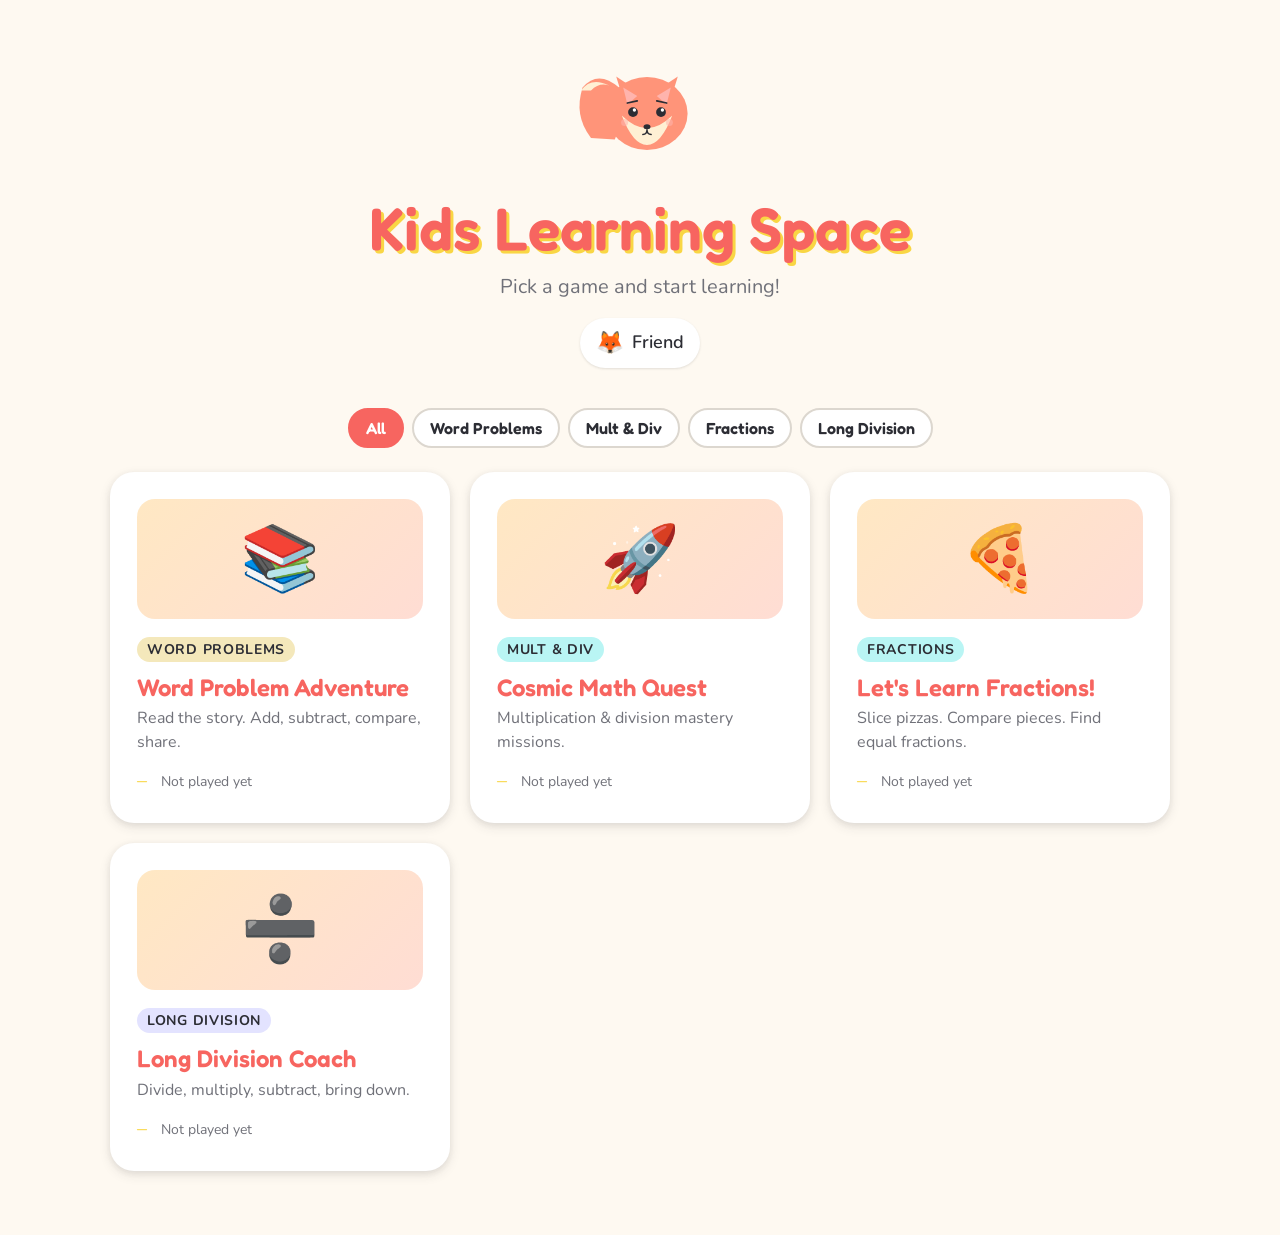
==== index.html @ 7c06f75e "Add hub, design system, and per-game progress integration Builds the Kids Learning Space hub on top " ====
<!doctype html>
<html lang="en">
<head>
  <meta charset="utf-8" />
  <meta name="viewport" content="width=device-width, initial-scale=1" />
  <title>Kids Learning Space</title>
  <meta name="description" content="A friendly hub of four math learning games for kids — word problems, multiplication & division, fractions, and long division. No build, no signup, works in any modern browser.">
  <meta name="theme-color" content="#FF6B6B">
  <link rel="preconnect" href="https://fonts.googleapis.com">
  <link rel="preconnect" href="https://fonts.gstatic.com" crossorigin>
  <link rel="stylesheet" href="https://fonts.googleapis.com/css2?family=Fredoka:wght@500;600;700&family=Nunito:wght@400;600;700;800&display=swap">
  <link rel="stylesheet" href="shared/styles/tokens.css" />
  <link rel="stylesheet" href="shared/styles/components.css" />
</head>
<body>
  <!-- Pip the Fox symbol library (inlined so <use href="#pip-..."> works on file://) -->
  <svg width="0" height="0" style="position:absolute" aria-hidden="true">
    <defs>
      <symbol id="pip-curious" viewBox="0 0 200 200">
        <path d="M30,140 Q5,108 18,68 Q40,42 70,68 Q82,102 64,142 Z" fill="var(--pip-fur, #FF8A65)"/>
        <path d="M16,72 Q30,52 56,65 Q42,60 30,72 Z" fill="var(--pip-cream, #FFF0E1)"/>
        <ellipse cx="110" cy="105" rx="58" ry="52" fill="var(--pip-fur, #FF8A65)"/>
        <path d="M66,52 L80,98 L102,76 Z" fill="var(--pip-fur, #FF8A65)"/>
        <path d="M76,68 L82,92 L96,80 Z" fill="var(--pip-pink, #FFB39C)"/>
        <path d="M154,52 L140,98 L118,76 Z" fill="var(--pip-fur, #FF8A65)"/>
        <path d="M144,68 L138,92 L124,80 Z" fill="var(--pip-pink, #FFB39C)"/>
        <path d="M74,108 Q110,144 146,108 Q130,150 110,150 Q90,150 74,108 Z" fill="var(--pip-cream, #FFF0E1)"/>
        <path d="M82,90 L96,87"   stroke="var(--pip-ink, #2D3436)" stroke-width="2.5" stroke-linecap="round" fill="none"/>
        <path d="M124,87 L138,90" stroke="var(--pip-ink, #2D3436)" stroke-width="2.5" stroke-linecap="round" fill="none"/>
        <circle cx="90"  cy="103" r="7"   fill="var(--pip-ink, #2D3436)"/>
        <circle cx="130" cy="103" r="7"   fill="var(--pip-ink, #2D3436)"/>
        <circle cx="92"  cy="100" r="2.4" fill="#fff"/>
        <circle cx="132" cy="100" r="2.4" fill="#fff"/>
        <ellipse cx="110" cy="124" rx="5" ry="3.6" fill="var(--pip-ink, #2D3436)"/>
        <path d="M110,128 Q110,135 104,135 M110,128 Q110,135 116,135"
              stroke="var(--pip-ink, #2D3436)" stroke-width="2" fill="none" stroke-linecap="round"/>
        <circle cx="78"  cy="118" r="5" fill="var(--pip-pink, #FFB39C)" opacity="0.55"/>
        <circle cx="142" cy="118" r="5" fill="var(--pip-pink, #FFB39C)" opacity="0.55"/>
      </symbol>
    </defs>
  </svg>

  <div id="chrome-root"></div>

  <main id="hub-root" class="hub"></main>

  <section id="stage-root" class="stage" hidden>
    <iframe id="stage-frame"
            class="stage__frame"
            title="Game"
            allow="autoplay; fullscreen"></iframe>
  </section>

  <script src="shared/scripts/util.js"></script>
  <script src="shared/scripts/progress.js"></script>
  <script src="shared/scripts/celebrate.js"></script>
  <script src="shared/scripts/chrome.js"></script>
  <script src="shared/scripts/hub.js"></script>
</body>
</html>
---- shared/styles/tokens.css ----
/*
 * Kids Learning Space — Design Tokens
 * Palette: Sunny Playground
 * Color model: OKLCH (perceptually uniform).
 *
 * OKLCH is supported in Chrome 111+, Safari 15.4+, Firefox 113+.
 * Where the parent document loads the mascot SVG via <use>, custom
 * properties from this file cascade into the external SVG.
 */

:root {
  color-scheme: light dark;

  /* ===== Color: brand ===== */
  --kls-primary:         oklch(0.69 0.18 25);    /* coral    ~#FF6B6B */
  --kls-primary-hover:   oklch(0.62 0.20 25);    /*          ~#E85555 */
  --kls-primary-press:   oklch(0.55 0.21 25);    /*          ~#C73B3B */
  --kls-primary-soft:    oklch(0.92 0.06 25);    /* tint, badges */
  --kls-on-primary:      #ffffff;

  --kls-secondary:       oklch(0.76 0.13 195);   /* teal     ~#4ECDC4 */
  --kls-secondary-hover: oklch(0.69 0.14 195);
  --kls-secondary-soft:  oklch(0.93 0.04 195);

  --kls-accent:          oklch(0.88 0.16 95);    /* sunshine ~#FFD93D */
  --kls-accent-hover:    oklch(0.83 0.17 95);
  --kls-accent-soft:     oklch(0.95 0.06 95);

  /* ===== Color: semantic ===== */
  --kls-success:         oklch(0.77 0.15 155);   /* mint     ~#5FD9A8 */
  --kls-warning:         oklch(0.79 0.16 60);    /* peach    ~#FFAE5C */
  --kls-danger:          oklch(0.65 0.20 25);    /* tomato   ~#E5544E */
  --kls-info:            oklch(0.74 0.13 230);   /* sky      ~#6FB7E8 */

  /* ===== Color: neutrals (surface ramp) ===== */
  --kls-surface-0:       oklch(0.985 0.012 80);  /* page bg  ~#FEFAEC cream */
  --kls-surface-1:       oklch(1.000 0     0);   /* card     #FFFFFF */
  --kls-surface-2:       oklch(0.965 0.018 80);  /* raised   ~#FAF3E0 */
  --kls-surface-3:       oklch(0.925 0.022 80);  /* hover    ~#F0E7CC */
  --kls-surface-elev:    oklch(1.000 0     0);   /* alias for card */
  --kls-surface-overlay: oklch(0.20 0.01 280 / 0.55); /* modal backdrop */

  --kls-ink:             oklch(0.30 0.012 280);  /*          ~#2D3436 */
  --kls-ink-soft:        oklch(0.45 0.012 280);
  --kls-muted:           oklch(0.55 0.013 280);  /*          ~#636E72 */
  --kls-border:          oklch(0.88 0.012 80);
  --kls-border-strong:   oklch(0.75 0.015 80);

  /* ===== Spacing (4px scale) ===== */
  --kls-space-0:  0;
  --kls-space-1:  4px;
  --kls-space-2:  8px;
  --kls-space-3:  12px;
  --kls-space-4:  16px;
  --kls-space-5:  20px;
  --kls-space-6:  24px;
  --kls-space-7:  32px;
  --kls-space-8:  40px;
  --kls-space-9:  48px;
  --kls-space-10: 64px;
  --kls-space-11: 80px;
  --kls-space-12: 96px;

  /* ===== Radii ===== */
  --kls-radius-sm:   8px;
  --kls-radius-md:   12px;
  --kls-radius-lg:   18px;
  --kls-radius-xl:   24px;
  --kls-radius-pill: 999px;

  /* ===== Shadows (soft, layered) ===== */
  --kls-shadow-1: 0 1px 2px rgba(45, 52, 54, 0.06),
                  0 1px 3px rgba(45, 52, 54, 0.08);
  --kls-shadow-2: 0 2px 6px rgba(45, 52, 54, 0.08),
                  0 4px 12px rgba(45, 52, 54, 0.10);
  --kls-shadow-3: 0 4px 12px rgba(45, 52, 54, 0.10),
                  0 8px 24px rgba(45, 52, 54, 0.14);
  --kls-shadow-4: 0 8px 24px rgba(45, 52, 54, 0.14),
                  0 16px 48px rgba(45, 52, 54, 0.18);
  --kls-shadow-inset: inset 0 2px 4px rgba(45, 52, 54, 0.10);
  --kls-shadow-focus: 0 0 0 3px oklch(0.88 0.16 95 / 0.6);

  /* ===== Motion ===== */
  --kls-ease-spring:  cubic-bezier(0.34, 1.56, 0.64, 1);
  --kls-ease-out:     cubic-bezier(0.16, 1, 0.3, 1);
  --kls-ease-in-out:  cubic-bezier(0.65, 0, 0.35, 1);
  --kls-dur-quick:    120ms;
  --kls-dur-base:     200ms;
  --kls-dur-medium:   350ms;
  --kls-dur-slow:     600ms;

  /* ===== Typography ===== */
  --kls-font-display: "Fredoka", "Nunito", system-ui, -apple-system, "Segoe UI", sans-serif;
  --kls-font-body:    "Nunito", system-ui, -apple-system, "Segoe UI", sans-serif;
  --kls-font-mono:    "SFMono-Regular", Menlo, Consolas, monospace;

  --kls-fs-xs:   14px;
  --kls-fs-sm:   16px;
  --kls-fs-base: 18px;  /* body minimum */
  --kls-fs-lg:   20px;
  --kls-fs-xl:   24px;
  --kls-fs-2xl:  32px;
  --kls-fs-3xl:  44px;
  --kls-fs-4xl:  60px;

  --kls-lh-tight:  1.2;
  --kls-lh-base:   1.5;  /* body minimum */
  --kls-lh-loose:  1.7;

  --kls-fw-regular:  400;
  --kls-fw-medium:   500;
  --kls-fw-semibold: 600;
  --kls-fw-bold:     700;
  --kls-fw-extra:    800;

  /* ===== Layout ===== */
  --kls-chrome-h: 56px;
  --kls-tap-min:  44px;  /* WCAG 2.5.5 minimum tap target */

  /* ===== Mascot (Pip) palette =====
     Used by shared/assets/mascot.svg via var(--pip-*, fallback). */
  --pip-fur:    oklch(0.78 0.14 35);
  --pip-cream:  oklch(0.96 0.04 80);
  --pip-pink:   oklch(0.85 0.10 25);
  --pip-ink:    oklch(0.30 0.012 280);
  --pip-accent: oklch(0.88 0.16 95);
}

/* ============================================================
   Dark mode — token overrides only, no JS toggle.
   Respects the OS-level prefers-color-scheme setting.
   ============================================================ */
@media (prefers-color-scheme: dark) {
  :root {
    --kls-surface-0:    oklch(0.18 0.012 280);
    --kls-surface-1:    oklch(0.22 0.015 280);
    --kls-surface-2:    oklch(0.26 0.018 280);
    --kls-surface-3:    oklch(0.30 0.020 280);
    --kls-surface-elev: oklch(0.26 0.018 280);
    --kls-surface-overlay: oklch(0.10 0.01 280 / 0.7);

    --kls-ink:           oklch(0.96 0.013 80);
    --kls-ink-soft:      oklch(0.82 0.012 80);
    --kls-muted:         oklch(0.70 0.013 80);
    --kls-border:        oklch(0.35 0.018 280);
    --kls-border-strong: oklch(0.50 0.020 280);

    /* Lift hues for legibility on dark surfaces */
    --kls-primary:         oklch(0.74 0.18 25);
    --kls-primary-hover:   oklch(0.80 0.17 25);
    --kls-primary-press:   oklch(0.66 0.20 25);
    --kls-primary-soft:    oklch(0.36 0.10 25);
    --kls-secondary:       oklch(0.80 0.13 195);
    --kls-secondary-hover: oklch(0.85 0.13 195);
    --kls-secondary-soft:  oklch(0.36 0.08 195);
    --kls-accent:          oklch(0.90 0.16 95);
    --kls-accent-hover:    oklch(0.95 0.15 95);
    --kls-accent-soft:     oklch(0.36 0.10 95);
    --kls-success:         oklch(0.82 0.15 155);
    --kls-warning:         oklch(0.83 0.16 60);
    --kls-danger:          oklch(0.72 0.20 25);
    --kls-info:            oklch(0.80 0.13 230);

    --kls-shadow-1: 0 1px 2px rgba(0, 0, 0, 0.30);
    --kls-shadow-2: 0 2px 6px rgba(0, 0, 0, 0.35),
                    0 4px 12px rgba(0, 0, 0, 0.40);
    --kls-shadow-3: 0 4px 12px rgba(0, 0, 0, 0.40),
                    0 8px 24px rgba(0, 0, 0, 0.45);
    --kls-shadow-4: 0 8px 24px rgba(0, 0, 0, 0.50),
                    0 16px 48px rgba(0, 0, 0, 0.60);
    --kls-shadow-focus: 0 0 0 3px oklch(0.90 0.16 95 / 0.7);
  }
}

/* ============================================================
   Reduced motion — collapse durations and disable spring overshoot.
   ============================================================ */
@media (prefers-reduced-motion: reduce) {
  :root {
    --kls-ease-spring: linear;
    --kls-dur-quick:   0.01ms;
    --kls-dur-base:    0.01ms;
    --kls-dur-medium:  0.01ms;
    --kls-dur-slow:    0.01ms;
  }
  *, *::before, *::after {
    animation-duration:   0.01ms !important;
    animation-iteration-count: 1 !important;
    transition-duration:  0.01ms !important;
    scroll-behavior: auto !important;
  }
}
---- shared/styles/components.css ----
/* ============================================================
   Kids Learning Space — Component Styles
   Depends on tokens.css.
   ============================================================ */

/* ===== Reset / base ===== */
*, *::before, *::after { box-sizing: border-box; }
html, body { height: 100%; }

body {
  margin: 0;
  font-family: var(--kls-font-body);
  font-size: var(--kls-fs-base);
  line-height: var(--kls-lh-base);
  color: var(--kls-ink);
  background: var(--kls-surface-0);
  min-height: 100vh;
  -webkit-font-smoothing: antialiased;
  -moz-osx-font-smoothing: grayscale;
}

[hidden] { display: none !important; }

.visually-hidden {
  position: absolute !important;
  width: 1px; height: 1px;
  padding: 0; margin: -1px;
  overflow: hidden; clip: rect(0,0,0,0);
  white-space: nowrap; border: 0;
}

h1, h2, h3, h4 {
  font-family: var(--kls-font-display);
  font-weight: var(--kls-fw-semibold);
  line-height: var(--kls-lh-tight);
  margin: 0 0 var(--kls-space-3);
  color: var(--kls-ink);
}
h1 { font-size: var(--kls-fs-3xl); }
h2 { font-size: var(--kls-fs-2xl); }
h3 { font-size: var(--kls-fs-xl); }
h4 { font-size: var(--kls-fs-lg); }
p  { margin: 0 0 var(--kls-space-4); }

a { color: var(--kls-primary); }
a:focus-visible {
  outline: none;
  box-shadow: var(--kls-shadow-focus);
  border-radius: var(--kls-radius-sm);
}

::selection { background: var(--kls-accent); color: var(--kls-ink); }

code {
  font-family: var(--kls-font-mono);
  font-size: 0.9em;
  background: var(--kls-surface-2);
  padding: 2px 6px;
  border-radius: var(--kls-radius-sm);
  color: var(--kls-ink-soft);
}

/* ============================================================
   Buttons
   ============================================================ */
.kls-btn {
  position: relative;
  display: inline-flex;
  align-items: center;
  justify-content: center;
  gap: var(--kls-space-2);
  min-height: var(--kls-tap-min);
  padding: var(--kls-space-3) var(--kls-space-5);
  font-family: var(--kls-font-display);
  font-size: var(--kls-fs-base);
  font-weight: var(--kls-fw-semibold);
  line-height: 1;
  color: var(--kls-ink);
  background: var(--kls-surface-1);
  border: 2px solid var(--kls-border);
  border-radius: var(--kls-radius-lg);
  box-shadow: var(--kls-shadow-1);
  cursor: pointer;
  user-select: none;
  text-decoration: none;
  transition:
    transform var(--kls-dur-quick) var(--kls-ease-spring),
    box-shadow var(--kls-dur-base) var(--kls-ease-out),
    background var(--kls-dur-base) var(--kls-ease-out),
    color var(--kls-dur-base) var(--kls-ease-out);
}
.kls-btn:hover {
  transform: translateY(-2px);
  box-shadow: var(--kls-shadow-2);
}
.kls-btn:active {
  transform: translateY(1px) scale(0.97);
  box-shadow: var(--kls-shadow-1), var(--kls-shadow-inset);
}
.kls-btn:focus-visible {
  outline: none;
  box-shadow: var(--kls-shadow-2), var(--kls-shadow-focus);
}
.kls-btn:disabled,
.kls-btn[aria-disabled="true"] {
  opacity: 0.5;
  cursor: not-allowed;
  transform: none;
  box-shadow: var(--kls-shadow-1);
}

.kls-btn--primary {
  color: var(--kls-on-primary);
  background: var(--kls-primary);
  border-color: var(--kls-primary);
}
.kls-btn--primary:hover  { background: var(--kls-primary-hover); border-color: var(--kls-primary-hover); }
.kls-btn--primary:active { background: var(--kls-primary-press); border-color: var(--kls-primary-press); }

.kls-btn--secondary {
  color: var(--kls-ink);
  background: var(--kls-secondary);
  border-color: var(--kls-secondary);
}
.kls-btn--secondary:hover { background: var(--kls-secondary-hover); border-color: var(--kls-secondary-hover); }

.kls-btn--ghost {
  background: transparent;
  border-color: var(--kls-border);
  box-shadow: none;
}
.kls-btn--ghost:hover { background: var(--kls-surface-2); box-shadow: var(--kls-shadow-1); }

.kls-btn--icon {
  width: var(--kls-tap-min);
  height: var(--kls-tap-min);
  padding: 0;
  border-radius: var(--kls-radius-pill);
  font-size: 1.25rem;
}

.kls-btn--lg {
  min-height: 56px;
  font-size: var(--kls-fs-lg);
  padding: var(--kls-space-4) var(--kls-space-6);
  border-radius: var(--kls-radius-xl);
}
.kls-btn--sm {
  min-height: 36px;
  padding: var(--kls-space-2) var(--kls-space-4);
  font-size: var(--kls-fs-sm);
}

/* ============================================================
   Cards
   ============================================================ */
.kls-card {
  background: var(--kls-surface-elev);
  border-radius: var(--kls-radius-xl);
  box-shadow: var(--kls-shadow-2);
  padding: var(--kls-space-6);
}
.kls-card--raised { box-shadow: var(--kls-shadow-3); }
.kls-card--soft   { box-shadow: var(--kls-shadow-1); }

/* ============================================================
   Tile (game card) — used by the hub, also shown in design system
   ============================================================ */
.tile {
  display: block;
  text-decoration: none;
  color: inherit;
  background: var(--kls-surface-elev);
  border-radius: var(--kls-radius-xl);
  padding: var(--kls-space-6);
  box-shadow: var(--kls-shadow-2);
  cursor: pointer;
  border: 3px solid transparent;
  transition:
    transform var(--kls-dur-base) var(--kls-ease-spring),
    box-shadow var(--kls-dur-base) var(--kls-ease-out);
}
.tile:hover {
  transform: translateY(-4px);
  box-shadow: var(--kls-shadow-3);
}
.tile:active { transform: translateY(-2px) scale(0.98); }
.tile:focus-visible {
  outline: none;
  border-color: var(--kls-accent);
  box-shadow: var(--kls-shadow-3), var(--kls-shadow-focus);
}

.tile__illo {
  display: flex;
  align-items: center;
  justify-content: center;
  height: 120px;
  border-radius: var(--kls-radius-lg);
  background: linear-gradient(135deg,
              oklch(0.94 0.07 70 / 0.85),
              oklch(0.92 0.08 30 / 0.75));
  margin-bottom: var(--kls-space-4);
  font-size: 64px;
  line-height: 1;
}

.tile__emoji {
  display: block;
  font-size: 3rem;
  line-height: 1;
  margin-bottom: var(--kls-space-2);
}

.tile__tag {
  display: inline-block;
  font-size: var(--kls-fs-xs);
  font-weight: var(--kls-fw-bold);
  letter-spacing: 0.05em;
  text-transform: uppercase;
  padding: 2px 10px;
  border-radius: var(--kls-radius-pill);
  background: var(--kls-secondary-soft);
  color: var(--kls-ink);
  margin-bottom: var(--kls-space-3);
}
.tile__tag--math    { background: oklch(0.93 0.06 195); }
.tile__tag--reading { background: oklch(0.93 0.06 95);  }
.tile__tag--logic   { background: oklch(0.93 0.06 285); }
.tile__tag--memory  { background: oklch(0.93 0.06 25);  }

.tile__title {
  font-family: var(--kls-font-display);
  font-size: var(--kls-fs-xl);
  margin: 0 0 var(--kls-space-1);
  color: var(--kls-primary);
}

.tile__subtitle {
  color: var(--kls-muted);
  margin: 0 0 var(--kls-space-3);
  font-size: var(--kls-fs-sm);
  line-height: var(--kls-lh-base);
}

.tile__stats {
  display: flex;
  align-items: center;
  gap: var(--kls-space-3);
  flex-wrap: wrap;
}

.tile__stars {
  letter-spacing: 2px;
  color: var(--kls-accent);
  font-size: var(--kls-fs-lg);
}

.tile__lastplayed {
  color: var(--kls-muted);
  font-size: var(--kls-fs-xs);
}

/* ============================================================
   Star meter
   ============================================================ */
.kls-stars {
  display: inline-flex;
  gap: 4px;
  font-size: var(--kls-fs-lg);
  line-height: 1;
}
.kls-stars__pip {
  color: var(--kls-border-strong);
  transition:
    color var(--kls-dur-base) var(--kls-ease-spring),
    transform var(--kls-dur-base) var(--kls-ease-spring);
  display: inline-block;
}
.kls-stars__pip--on {
  color: var(--kls-accent);
  animation: kls-star-pop var(--kls-dur-medium) var(--kls-ease-spring);
}
@keyframes kls-star-pop {
  0%   { transform: scale(0.4) rotate(-25deg); opacity: 0; }
  60%  { transform: scale(1.3) rotate(10deg);  opacity: 1; }
  100% { transform: scale(1)   rotate(0);      opacity: 1; }
}

/* ============================================================
   Progress bar
   ============================================================ */
.kls-progress {
  position: relative;
  height: 14px;
  background: var(--kls-surface-3);
  border-radius: var(--kls-radius-pill);
  overflow: hidden;
}
.kls-progress__fill {
  height: 100%;
  background: linear-gradient(90deg, var(--kls-secondary), var(--kls-accent));
  border-radius: inherit;
  transition: width var(--kls-dur-medium) var(--kls-ease-spring);
}
.kls-progress__label {
  display: block;
  margin-top: var(--kls-space-2);
  font-size: var(--kls-fs-sm);
  color: var(--kls-muted);
}

/* ============================================================
   Modal / Dialog
   ============================================================ */
.kls-modal {
  position: fixed;
  inset: 0;
  display: flex;
  align-items: center;
  justify-content: center;
  background: var(--kls-surface-overlay);
  padding: var(--kls-space-5);
  z-index: 100;
  animation: kls-fade-in var(--kls-dur-base) var(--kls-ease-out);
}
.kls-modal__panel {
  width: 100%;
  max-width: 480px;
  background: var(--kls-surface-elev);
  border-radius: var(--kls-radius-xl);
  box-shadow: var(--kls-shadow-4);
  padding: var(--kls-space-7);
  animation: kls-pop-in var(--kls-dur-medium) var(--kls-ease-spring);
}
.kls-modal__title {
  font-family: var(--kls-font-display);
  font-size: var(--kls-fs-2xl);
  margin: 0 0 var(--kls-space-3);
  color: var(--kls-primary);
}
.kls-modal__body  { margin-bottom: var(--kls-space-6); }
.kls-modal__actions {
  display: flex;
  justify-content: flex-end;
  gap: var(--kls-space-3);
}

@keyframes kls-fade-in { from { opacity: 0; } to { opacity: 1; } }
@keyframes kls-pop-in {
  from { transform: scale(0.85) translateY(20px); opacity: 0; }
  to   { transform: scale(1)    translateY(0);    opacity: 1; }
}

/* ============================================================
   Toast / Celebration banner
   ============================================================ */
.kls-toast {
  position: fixed;
  left: 50%;
  bottom: var(--kls-space-7);
  transform: translateX(-50%);
  background: var(--kls-surface-elev);
  color: var(--kls-ink);
  padding: var(--kls-space-3) var(--kls-space-5);
  border-radius: var(--kls-radius-pill);
  box-shadow: var(--kls-shadow-3);
  font-weight: var(--kls-fw-semibold);
  display: inline-flex;
  align-items: center;
  gap: var(--kls-space-2);
  animation: kls-toast-in var(--kls-dur-medium) var(--kls-ease-spring);
  z-index: 90;
  max-width: calc(100vw - 32px);
}
.kls-toast--success { background: var(--kls-success); }
.kls-toast--warning { background: var(--kls-warning); }
.kls-toast--danger  { background: var(--kls-danger); color: #fff; }
@keyframes kls-toast-in {
  from { transform: translate(-50%, 30px); opacity: 0; }
  to   { transform: translate(-50%, 0);    opacity: 1; }
}

.kls-celebration {
  position: fixed;
  inset: 0;
  display: flex;
  align-items: center;
  justify-content: center;
  background: var(--kls-surface-overlay);
  z-index: 110;
  animation: kls-fade-in var(--kls-dur-base) var(--kls-ease-out);
}
.kls-celebration__panel {
  background: var(--kls-surface-elev);
  border-radius: var(--kls-radius-xl);
  box-shadow: var(--kls-shadow-4);
  padding: var(--kls-space-8) var(--kls-space-9);
  text-align: center;
  animation: kls-pop-in var(--kls-dur-medium) var(--kls-ease-spring);
  max-width: 90vw;
}
.kls-celebration__icon {
  font-size: 80px;
  line-height: 1;
  margin-bottom: var(--kls-space-3);
  animation: kls-wiggle var(--kls-dur-slow) var(--kls-ease-spring) infinite alternate;
}
.kls-celebration__title {
  font-family: var(--kls-font-display);
  font-size: var(--kls-fs-3xl);
  margin: 0 0 var(--kls-space-2);
  color: var(--kls-primary);
}
@keyframes kls-wiggle {
  from { transform: rotate(-8deg) scale(1); }
  to   { transform: rotate(10deg) scale(1.06); }
}

/* ============================================================
   Mascot embed helper
   ============================================================ */
.kls-mascot {
  display: inline-block;
  line-height: 0;
}
.kls-mascot svg { width: 100%; height: 100%; display: block; }
.kls-mascot--sm { width: 48px;  height: 48px; }
.kls-mascot--md { width: 96px;  height: 96px; }
.kls-mascot--lg { width: 160px; height: 160px; }
.kls-mascot--xl { width: 220px; height: 220px; }

/* ============================================================
   Hub chrome bar (above iframe when a game is loaded)
   ============================================================ */
.chrome {
  position: fixed;
  top: 0; left: 0; right: 0;
  height: var(--kls-chrome-h);
  display: flex;
  align-items: center;
  gap: var(--kls-space-3);
  padding: 0 var(--kls-space-4);
  background: var(--kls-surface-1);
  border-bottom: 2px solid var(--kls-border);
  box-shadow: var(--kls-shadow-1);
  z-index: 10;
}

.chrome__back {
  display: inline-flex;
  align-items: center;
  gap: var(--kls-space-1);
  min-height: 40px;
  padding: var(--kls-space-2) var(--kls-space-4);
  font-family: var(--kls-font-display);
  font-size: var(--kls-fs-sm);
  font-weight: var(--kls-fw-semibold);
  color: var(--kls-on-primary);
  background: var(--kls-primary);
  border: none;
  border-radius: var(--kls-radius-md);
  cursor: pointer;
  transition:
    transform var(--kls-dur-quick) var(--kls-ease-spring),
    background var(--kls-dur-base) var(--kls-ease-out);
}
.chrome__back:hover  { background: var(--kls-primary-hover); transform: translateY(-1px); }
.chrome__back:active { transform: translateY(1px) scale(0.96); }
.chrome__back:focus-visible { outline: none; box-shadow: var(--kls-shadow-focus); }

.chrome__profile {
  display: inline-flex;
  align-items: center;
  gap: var(--kls-space-2);
  font-family: var(--kls-font-display);
  font-weight: var(--kls-fw-semibold);
}
.chrome__avatar { font-size: 1.4rem; }

.chrome__totals {
  margin-left: auto;
  display: inline-flex;
  align-items: center;
  gap: var(--kls-space-2);
}
.chrome__stat {
  display: inline-flex;
  align-items: center;
  gap: var(--kls-space-1);
  padding: 4px 12px;
  background: var(--kls-surface-2);
  border-radius: var(--kls-radius-pill);
  font-weight: var(--kls-fw-semibold);
  font-size: var(--kls-fs-sm);
  border: 1px solid var(--kls-border);
}

/* ===== Iframe stage ===== */
.stage {
  position: fixed;
  top: var(--kls-chrome-h);
  left: 0; right: 0; bottom: 0;
  background: var(--kls-surface-1);
}
.stage__frame {
  width: 100%;
  height: 100%;
  border: 0;
  display: block;
}

/* ===== Hub landing ===== */
.hub {
  max-width: 1100px;
  margin: 0 auto;
  padding: var(--kls-space-8) var(--kls-space-5) var(--kls-space-10);
}
.hub__header {
  text-align: center;
  margin-bottom: var(--kls-space-8);
}
.hub__title {
  font-family: var(--kls-font-display);
  font-size: clamp(var(--kls-fs-2xl), 5vw, var(--kls-fs-4xl));
  color: var(--kls-primary);
  text-shadow: 3px 3px 0 var(--kls-accent);
  margin: 0 0 var(--kls-space-2);
}
.hub__subtitle {
  font-size: var(--kls-fs-lg);
  color: var(--kls-muted);
  margin: 0;
}
.hub__profile {
  display: inline-flex;
  align-items: center;
  gap: var(--kls-space-2);
  background: var(--kls-surface-elev);
  padding: var(--kls-space-2) var(--kls-space-4);
  border-radius: var(--kls-radius-pill);
  box-shadow: var(--kls-shadow-1);
  margin-top: var(--kls-space-4);
}
.hub__profile-name { font-weight: var(--kls-fw-semibold); }

.hub__tiles {
  display: grid;
  grid-template-columns: repeat(auto-fit, minmax(280px, 1fr));
  gap: var(--kls-space-5);
}

.hub__mascot {
  display: block;
  width: 140px;
  height: 140px;
  margin: 0 auto var(--kls-space-3);
}

.hub__filter {
  display: flex;
  flex-wrap: wrap;
  gap: var(--kls-space-2);
  margin-bottom: var(--kls-space-6);
  justify-content: center;
}
.hub__filter-chip {
  font-family: var(--kls-font-display);
  font-size: var(--kls-fs-sm);
  font-weight: var(--kls-fw-semibold);
  padding: var(--kls-space-2) var(--kls-space-4);
  min-height: 40px;
  background: var(--kls-surface-1);
  border: 2px solid var(--kls-border);
  border-radius: var(--kls-radius-pill);
  cursor: pointer;
  color: var(--kls-ink);
  transition:
    background var(--kls-dur-base) var(--kls-ease-out),
    border-color var(--kls-dur-base) var(--kls-ease-out),
    color var(--kls-dur-base) var(--kls-ease-out),
    transform var(--kls-dur-quick) var(--kls-ease-spring);
}
.hub__filter-chip:hover {
  background: var(--kls-surface-2);
  transform: translateY(-1px);
}
.hub__filter-chip[aria-pressed="true"] {
  background: var(--kls-primary);
  border-color: var(--kls-primary);
  color: var(--kls-on-primary);
}
.hub__filter-chip:focus-visible {
  outline: none;
  box-shadow: var(--kls-shadow-focus);
}

.hub__empty {
  grid-column: 1 / -1;
  text-align: center;
  padding: var(--kls-space-9) var(--kls-space-5);
  color: var(--kls-muted);
  font-size: var(--kls-fs-lg);
}

/* ============================================================
   Page transitions (hub ↔ game)
   ============================================================ */
@keyframes kls-page-enter {
  from { opacity: 0; transform: translateY(14px) scale(0.985); }
  to   { opacity: 1; transform: translateY(0)    scale(1);     }
}
.kls-page-enter {
  animation: kls-page-enter var(--kls-dur-medium) var(--kls-ease-spring);
}

/* ============================================================
   Responsive: tablet is primary, then phone, then desktop tuning
   ============================================================ */
@media (max-width: 720px) {
  .hub { padding: var(--kls-space-5) var(--kls-space-3) var(--kls-space-8); }
  .hub__tiles { grid-template-columns: 1fr; }
  .chrome { gap: var(--kls-space-2); padding: 0 var(--kls-space-3); }
  .chrome__profile { display: none; }
  .hub__mascot { width: 100px; height: 100px; }
}
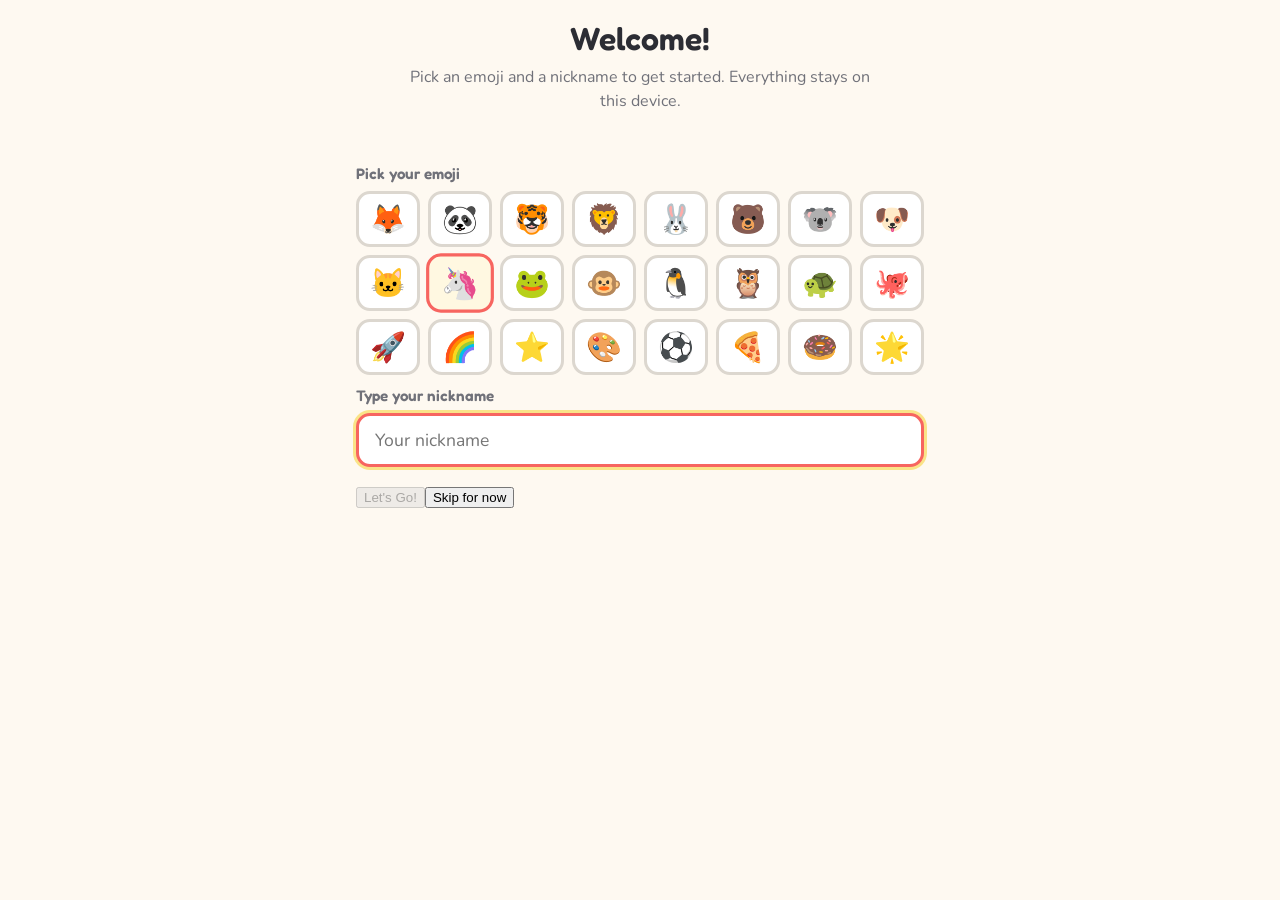
==== commit 9c5bc59d: "profile setup; save status" ====
--- a/index.html
+++ b/index.html
@@ -55,6 +55,7 @@
   <script src="shared/scripts/progress.js"></script>
   <script src="shared/scripts/celebrate.js"></script>
   <script src="shared/scripts/chrome.js"></script>
+  <script src="shared/scripts/profile-ui.js"></script>
   <script src="shared/scripts/hub.js"></script>
 </body>
 </html>
--- a/shared/styles/components.css
+++ b/shared/styles/components.css
@@ -624,3 +624,308 @@
   .chrome__profile { display: none; }
   .hub__mascot { width: 100px; height: 100px; }
 }
+
+/* ============================================================
+   Profile pill on the hub header (clickable; opens picker)
+   ============================================================ */
+.hub__profile-pill {
+  display: inline-flex;
+  align-items: center;
+  gap: var(--kls-space-2);
+  margin-top: var(--kls-space-3);
+  padding: var(--kls-space-2) var(--kls-space-4);
+  background: #fff;
+  border: 2px solid var(--kls-border);
+  border-radius: 999px;
+  cursor: pointer;
+  font: inherit;
+  box-shadow: var(--kls-shadow-sm);
+  transition: transform 0.12s ease, box-shadow 0.12s ease;
+}
+.hub__profile-pill:hover  { transform: translateY(-1px); box-shadow: var(--kls-shadow-md); }
+.hub__profile-pill:active { transform: translateY(1px); }
+.hub__profile-pill .hub__profile-avatar { font-size: 1.4rem; }
+.hub__profile-pill .hub__profile-name   { font-weight: var(--kls-fw-semibold); }
+.hub__profile-pill .hub__profile-hint   { font-size: 0.85rem; color: var(--kls-muted); margin-left: var(--kls-space-1); }
+
+.hub__parent-link {
+  text-align: center;
+  margin-top: var(--kls-space-6);
+  font-size: 0.9rem;
+}
+.hub__parent-link a { color: var(--kls-muted); text-decoration: underline; }
+
+/* ============================================================
+   Chrome bar: Save & Quit button + saved pill
+   ============================================================ */
+.chrome__save {
+  display: inline-flex;
+  align-items: center;
+  gap: 6px;
+  padding: 6px 12px;
+  border: 2px solid var(--kls-border);
+  border-radius: 999px;
+  background: var(--kls-secondary);
+  color: #fff;
+  font: inherit;
+  font-weight: var(--kls-fw-semibold);
+  font-size: 0.92rem;
+  cursor: pointer;
+  box-shadow: var(--kls-shadow-sm);
+  transition: transform 0.12s ease;
+}
+.chrome__save:hover  { transform: translateY(-1px); }
+.chrome__save:active { transform: translateY(1px); }
+.chrome__save:focus-visible { outline: none; box-shadow: var(--kls-shadow-focus); }
+
+.chrome__profile--btn {
+  background: rgba(255,255,255,0.9);
+  border: 2px solid var(--kls-border);
+  border-radius: 999px;
+  padding: 4px 10px;
+  cursor: pointer;
+  font: inherit;
+  transition: transform 0.12s ease;
+}
+.chrome__profile--btn:hover  { transform: translateY(-1px); }
+.chrome__profile--btn:active { transform: translateY(1px); }
+.chrome__profile--btn:focus-visible { outline: none; box-shadow: var(--kls-shadow-focus); }
+
+/* Tiny "Saved ✓" pill that flashes when a write happens */
+.chrome__saved {
+  position: fixed;
+  top: 14px;
+  right: 16px;
+  background: #28a745;
+  color: #fff;
+  padding: 6px 12px;
+  border-radius: 999px;
+  font-weight: var(--kls-fw-semibold);
+  font-size: 0.85rem;
+  box-shadow: 0 4px 12px rgba(40,167,69,0.35);
+  opacity: 0;
+  transform: translateY(-6px) scale(0.9);
+  pointer-events: none;
+  transition: opacity 0.18s ease, transform 0.25s cubic-bezier(0.34,1.56,0.64,1);
+  z-index: 9999;
+}
+.chrome__saved--show {
+  opacity: 1;
+  transform: translateY(0) scale(1);
+}
+
+/* ============================================================
+   Hub tile badges (progress visible reward loop)
+   ============================================================ */
+.tile__badges {
+  display: flex;
+  flex-wrap: wrap;
+  gap: 6px;
+  margin-top: var(--kls-space-2);
+  min-height: 1.6em;
+}
+.tile__badge {
+  display: inline-flex;
+  align-items: center;
+  gap: 4px;
+  padding: 3px 9px;
+  background: rgba(0,0,0,0.04);
+  border-radius: 999px;
+  font-size: 0.82rem;
+  font-weight: var(--kls-fw-semibold);
+  color: var(--kls-text);
+}
+.tile__badge--stars    { background: #fff3cd; color: #856404; }
+.tile__badge--stickers { background: #d4edda; color: #155724; }
+.tile__badge--saved    { background: #cfe2ff; color: #084298; }
+
+/* ============================================================
+   Profile picker / create-new
+   ============================================================ */
+.profile-picker {
+  max-width: 640px;
+  margin: 0 auto;
+  padding: var(--kls-space-5) var(--kls-space-4) var(--kls-space-8);
+}
+.profile-picker__header { text-align: center; margin-bottom: var(--kls-space-5); }
+.profile-picker__header h1 { font-size: 2rem; margin: 0 0 var(--kls-space-2); }
+.profile-picker__subtitle { color: var(--kls-muted); font-size: 1rem; max-width: 480px; margin: 0 auto; line-height: 1.45; }
+.profile-picker__card { padding: var(--kls-space-5); }
+.profile-picker__section { margin: var(--kls-space-3) 0 var(--kls-space-2); color: var(--kls-muted); font-size: 0.95rem; font-weight: var(--kls-fw-semibold); }
+.profile-picker__limit { color: var(--kls-muted); font-size: 0.9rem; text-align: center; }
+.profile-picker__hr { border: none; border-top: 1px dashed var(--kls-border); margin: var(--kls-space-5) 0 var(--kls-space-3); }
+
+.avatar-grid {
+  display: grid;
+  grid-template-columns: repeat(8, 1fr);
+  gap: 8px;
+  margin: 0 0 var(--kls-space-3);
+}
+@media (max-width: 480px) {
+  .avatar-grid { grid-template-columns: repeat(6, 1fr); }
+}
+.avatar-grid__cell {
+  font-size: 1.8rem;
+  padding: 8px 0;
+  background: #fff;
+  border: 3px solid var(--kls-border);
+  border-radius: 14px;
+  cursor: pointer;
+  transition: transform 0.12s ease, border-color 0.12s ease;
+}
+.avatar-grid__cell:hover  { transform: translateY(-1px); }
+.avatar-grid__cell--selected {
+  border-color: var(--kls-primary);
+  background: #fff8e1;
+  transform: scale(1.06);
+}
+
+.profile-picker__name-input {
+  display: block;
+  width: 100%;
+  padding: 12px 16px;
+  font-size: 1.1rem;
+  font-family: inherit;
+  border: 3px solid var(--kls-border);
+  border-radius: 14px;
+  margin-bottom: var(--kls-space-4);
+}
+.profile-picker__name-input:focus {
+  outline: none;
+  border-color: var(--kls-primary);
+  box-shadow: var(--kls-shadow-focus);
+}
+
+/* ============================================================
+   Profile manager: tile grid
+   ============================================================ */
+.profile-manager {
+  max-width: 720px;
+  margin: 0 auto;
+  padding: var(--kls-space-5) var(--kls-space-4) var(--kls-space-8);
+}
+.profile-manager__header { text-align: center; margin-bottom: var(--kls-space-5); }
+.profile-manager__header h1 { font-size: 2rem; margin: 0 0 var(--kls-space-2); }
+.profile-manager__grid {
+  display: grid;
+  grid-template-columns: repeat(auto-fill, minmax(180px, 1fr));
+  gap: var(--kls-space-4);
+  margin-bottom: var(--kls-space-5);
+}
+.profile-tile {
+  position: relative;
+  display: flex;
+  align-items: stretch;
+  background: #fff;
+  border-radius: 18px;
+  box-shadow: var(--kls-shadow-md);
+  border: 3px solid #fff;
+  transition: transform 0.12s ease;
+}
+.profile-tile--active { border-color: var(--kls-primary); }
+.profile-tile:hover { transform: translateY(-2px); }
+.profile-tile__pick {
+  flex: 1;
+  display: flex;
+  flex-direction: column;
+  align-items: center;
+  gap: 4px;
+  padding: 18px 8px;
+  background: none;
+  border: none;
+  cursor: pointer;
+  font: inherit;
+}
+.profile-tile__avatar { font-size: 3rem; line-height: 1; }
+.profile-tile__name { font-weight: var(--kls-fw-semibold); font-size: 1.1rem; }
+.profile-tile__stats { color: var(--kls-muted); font-size: 0.9rem; }
+.profile-tile__badge {
+  position: absolute;
+  top: 8px; left: 8px;
+  font-size: 0.7rem;
+  font-weight: var(--kls-fw-semibold);
+  background: var(--kls-primary);
+  color: #fff;
+  padding: 2px 8px;
+  border-radius: 999px;
+}
+.profile-tile__edit {
+  position: absolute;
+  top: 6px; right: 6px;
+  width: 32px; height: 32px;
+  border-radius: 50%;
+  background: #fff;
+  border: 2px solid var(--kls-border);
+  cursor: pointer;
+  font-size: 0.95rem;
+}
+
+.profile-add {
+  display: flex;
+  flex-direction: column;
+  align-items: center;
+  justify-content: center;
+  gap: 6px;
+  padding: 20px 8px;
+  background: #fff;
+  border: 3px dashed var(--kls-border);
+  border-radius: 18px;
+  cursor: pointer;
+  color: var(--kls-muted);
+  font: inherit;
+  transition: transform 0.12s ease, border-color 0.12s ease;
+}
+.profile-add:hover:not(:disabled) { border-color: var(--kls-primary); color: var(--kls-primary); transform: translateY(-2px); }
+.profile-add--disabled { opacity: 0.55; cursor: not-allowed; }
+.profile-add__plus { font-size: 2.5rem; line-height: 1; }
+.profile-add__label { font-weight: var(--kls-fw-semibold); }
+
+/* ============================================================
+   Resume modal
+   ============================================================ */
+.kls-modal-overlay {
+  position: fixed; inset: 0; z-index: 9000;
+  background: rgba(45,52,54,0.35);
+  backdrop-filter: blur(3px);
+  display: flex; align-items: center; justify-content: center;
+  padding: 20px;
+  animation: kls-page-enter 0.25s ease;
+}
+.kls-modal {
+  background: #fff;
+  border-radius: 22px;
+  padding: 26px 28px;
+  max-width: 420px;
+  text-align: center;
+  box-shadow: 0 16px 48px rgba(0,0,0,0.25);
+  border: 4px solid var(--kls-primary);
+}
+.kls-modal__title { font-size: 1.6rem; margin: 0 0 var(--kls-space-2); color: var(--kls-primary-hover); }
+.kls-modal__body  { color: var(--kls-text); font-size: 1.05rem; line-height: 1.5; }
+.kls-modal__buttons { margin-top: var(--kls-space-3); justify-content: center; }
+
+/* ============================================================
+   Parent / data page
+   ============================================================ */
+.parent-page {
+  max-width: 760px;
+  margin: 0 auto;
+  padding: var(--kls-space-5) var(--kls-space-4) var(--kls-space-8);
+}
+.parent-page__header { text-align: center; margin-bottom: var(--kls-space-5); }
+.parent-page__header h1 { font-size: 2rem; margin: 0 0 var(--kls-space-2); }
+.parent-page__card { margin-bottom: var(--kls-space-4); padding: var(--kls-space-4) var(--kls-space-5); }
+.parent-page__section { margin: 0 0 var(--kls-space-3); font-size: 1.15rem; }
+.parent-page__table { width: 100%; border-collapse: collapse; font-size: 0.95rem; }
+.parent-page__table th, .parent-page__table td { padding: 8px 10px; text-align: left; border-bottom: 1px solid var(--kls-border); }
+.parent-page__table th { color: var(--kls-muted); font-weight: var(--kls-fw-semibold); }
+.parent-page__note { color: var(--kls-muted); font-size: 0.85rem; margin-top: var(--kls-space-3); }
+.btn-tiny {
+  padding: 4px 10px;
+  font-size: 0.82rem;
+  border-radius: 999px;
+  border: 2px solid var(--kls-border);
+  background: #fff;
+  cursor: pointer;
+}
+.btn-tiny:hover { border-color: var(--kls-primary); }
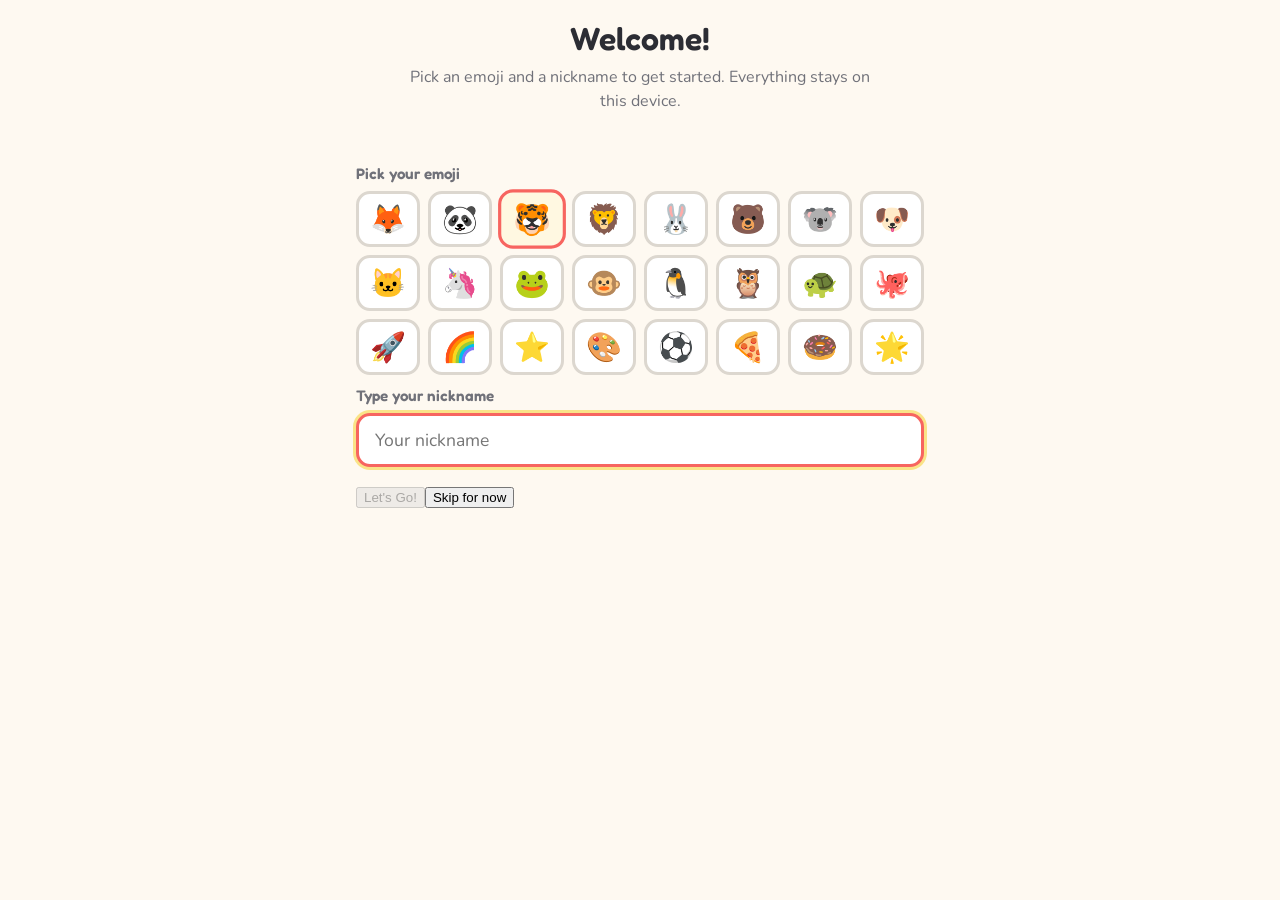
==== commit f1e97827: "add daily mode; backup accounts; fix questions issues" ====
--- a/index.html
+++ b/index.html
@@ -56,6 +56,7 @@
   <script src="shared/scripts/celebrate.js"></script>
   <script src="shared/scripts/chrome.js"></script>
   <script src="shared/scripts/profile-ui.js"></script>
+  <script src="shared/scripts/backup.js"></script>
   <script src="shared/scripts/hub.js"></script>
 </body>
 </html>
--- a/shared/styles/components.css
+++ b/shared/styles/components.css
@@ -250,12 +250,6 @@
   flex-wrap: wrap;
 }
 
-.tile__stars {
-  letter-spacing: 2px;
-  color: var(--kls-accent);
-  font-size: var(--kls-fs-lg);
-}
-
 .tile__lastplayed {
   color: var(--kls-muted);
   font-size: var(--kls-fs-xs);
@@ -601,6 +595,42 @@
   padding: var(--kls-space-9) var(--kls-space-5);
   color: var(--kls-muted);
   font-size: var(--kls-fs-lg);
+}
+
+.hub__nudge {
+  display: flex;
+  flex-wrap: wrap;
+  align-items: center;
+  gap: var(--kls-space-3);
+  padding: var(--kls-space-3) var(--kls-space-4);
+  margin: 0 auto var(--kls-space-5);
+  max-width: 720px;
+  background: var(--kls-surface-2);
+  border: 2px dashed var(--kls-border);
+  border-radius: var(--kls-radius-lg);
+  color: var(--kls-ink);
+}
+.hub__nudge-icon { font-size: var(--kls-fs-xl); line-height: 1; }
+.hub__nudge-text { flex: 1 1 220px; font-size: var(--kls-fs-sm); }
+.hub__nudge .btn-tiny { white-space: nowrap; }
+
+.hub__account-actions {
+  margin: var(--kls-space-6) auto var(--kls-space-3);
+  text-align: center;
+}
+.hub__account-actions-row {
+  display: inline-flex;
+  flex-wrap: wrap;
+  gap: var(--kls-space-3);
+  justify-content: center;
+}
+.hub__account-actions-note {
+  margin-top: var(--kls-space-2);
+  font-size: var(--kls-fs-sm);
+  color: var(--kls-muted);
+}
+.hub__account-actions-secondary {
+  margin-top: var(--kls-space-2);
 }
 
 /* ============================================================
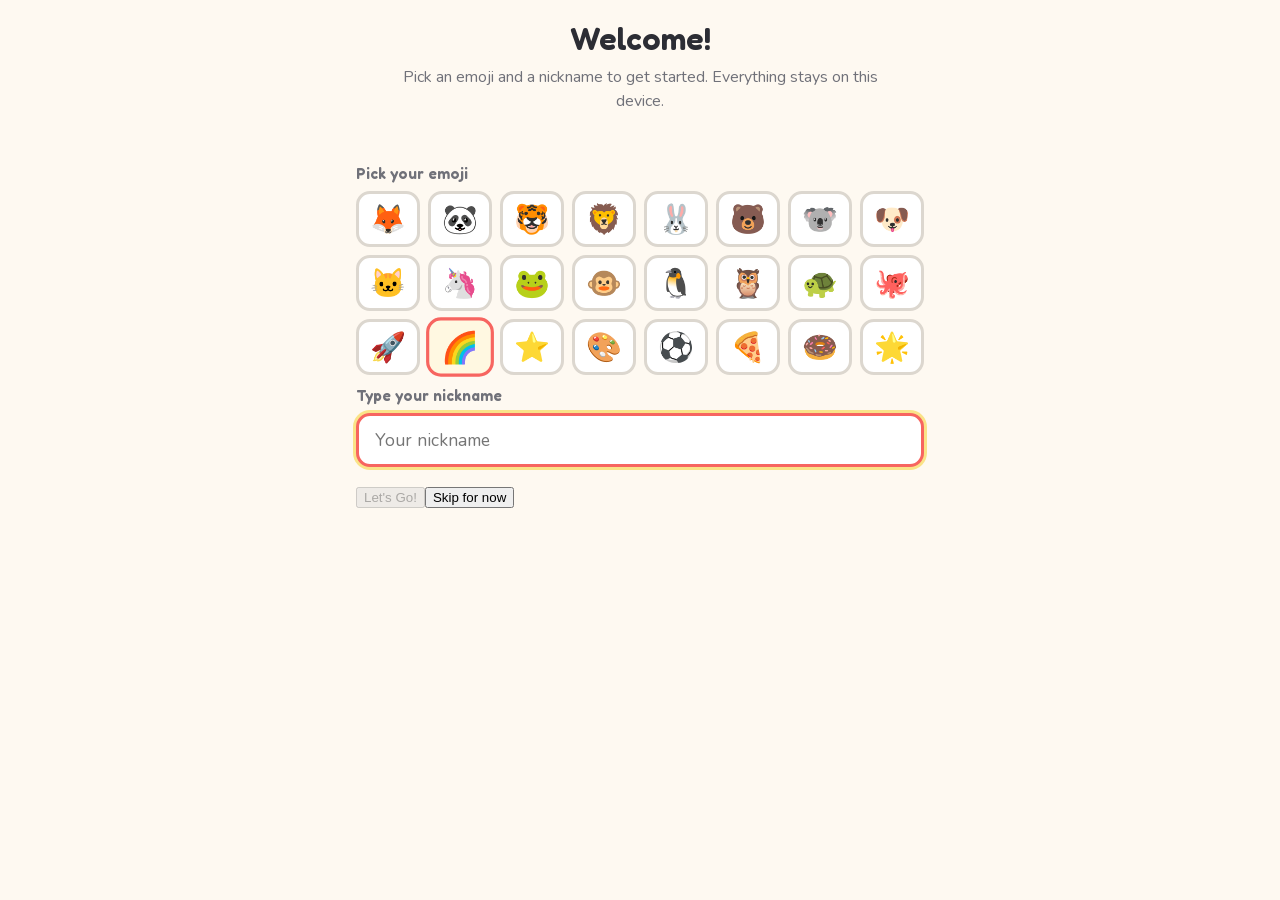
==== commit 417f47bc: "feat: self-host fonts — bundle Fredoka+Nunito, drop Google Fonts CDN The hub and design-system page " ====
--- a/index.html
+++ b/index.html
@@ -6,9 +6,8 @@
   <title>Kids Learning Space</title>
   <meta name="description" content="A friendly hub of four math learning games for kids — word problems, multiplication & division, fractions, and long division. No build, no signup, works in any modern browser.">
   <meta name="theme-color" content="#FF6B6B">
-  <link rel="preconnect" href="https://fonts.googleapis.com">
-  <link rel="preconnect" href="https://fonts.gstatic.com" crossorigin>
-  <link rel="stylesheet" href="https://fonts.googleapis.com/css2?family=Fredoka:wght@500;600;700&family=Nunito:wght@400;600;700;800&display=swap">
+  <!-- Self-hosted fonts (bundled, no network dependency). See shared/fonts/. -->
+  <link rel="stylesheet" href="shared/styles/fonts.css" />
   <link rel="stylesheet" href="shared/styles/tokens.css" />
   <link rel="stylesheet" href="shared/styles/components.css" />
 </head>
--- a/shared/styles/fonts.css
+++ b/shared/styles/fonts.css
@@ -0,0 +1,29 @@
+/*
+ * Self-hosted web fonts — bundled, no network dependency.
+ *
+ * Fredoka + Nunito, latin-subset variable woff2 (see ../fonts/). Both are
+ * licensed under the SIL Open Font License 1.1 (../fonts/OFL-*.txt), which
+ * permits bundling and redistribution. This file replaces the old
+ * fonts.googleapis.com <link>s so the hub is fully offline / self-contained.
+ *
+ * Weight is a variable range so one file per family serves every weight the
+ * hub uses (Fredoka 500/600/700, Nunito 400/600/700/800). Any glyph missing
+ * from the latin subset falls through the --kls-font-* fallback chain in
+ * tokens.css to a system font, so nothing renders as tofu.
+ */
+@font-face {
+  font-family: 'Fredoka';
+  font-style: normal;
+  font-weight: 500 700;
+  font-stretch: 100%;
+  font-display: swap;
+  src: url('../fonts/fredoka-latin.woff2') format('woff2');
+}
+@font-face {
+  font-family: 'Nunito';
+  font-style: normal;
+  font-weight: 400 800;
+  font-stretch: 100%;
+  font-display: swap;
+  src: url('../fonts/nunito-latin.woff2') format('woff2');
+}
--- a/shared/styles/components.css
+++ b/shared/styles/components.css
@@ -538,10 +538,284 @@
 }
 .hub__profile-name { font-weight: var(--kls-fw-semibold); }
 
+/* Legacy single-grid rule — superseded by the two-tier layout below. Kept
+   for any consumer still referencing the bare `.hub__tiles` class. */
 .hub__tiles {
   display: grid;
   grid-template-columns: repeat(auto-fit, minmax(280px, 1fr));
   gap: var(--kls-space-5);
+}
+
+/* ===== Two-tier hub: Continue + Library (Solution 4) =====
+   - Top section: 1–2 large "Continue where you left off" tiles (full .tile).
+   - Bottom section: compact .tile--mini grid of every game, scales to 10+. */
+
+.hub__section {
+  margin-bottom: var(--kls-space-7);
+}
+.hub__section[hidden] { display: none; }
+
+.hub__section-title {
+  font-family: var(--kls-font-display);
+  font-size: var(--kls-fs-lg);
+  color: var(--kls-muted);
+  font-weight: var(--kls-fw-semibold);
+  letter-spacing: 0.01em;
+  margin: 0 0 var(--kls-space-4);
+}
+
+.hub__continue-grid {
+  display: grid;
+  grid-template-columns: repeat(auto-fit, minmax(280px, 1fr));
+  gap: var(--kls-space-5);
+}
+
+.hub__library-grid {
+  display: grid;
+  /* Solution 8: tighter min so 5–8 tiles fit per row on a typical laptop. */
+  grid-template-columns: repeat(auto-fit, minmax(160px, 1fr));
+  gap: var(--kls-space-3);
+}
+
+/* ===== Slim header (Solution 1) =====
+   Mascot + title + profile pill on a single row, ~80 px tall instead of
+   ~400 px. Reclaims the vertical space the hero chrome used to eat. */
+.hub__header--slim {
+  display: flex;
+  align-items: center;
+  gap: var(--kls-space-4);
+  margin-bottom: var(--kls-space-3);
+  padding: var(--kls-space-3) 0;
+  text-align: left;
+}
+.hub__brand {
+  display: flex;
+  align-items: center;
+  gap: var(--kls-space-3);
+  flex: 1;
+  min-width: 0;
+}
+.hub__brand-text { min-width: 0; }
+.hub__mascot--small {
+  width: 56px;
+  height: 56px;
+  margin: 0;
+  flex-shrink: 0;
+}
+.hub__title--slim {
+  font-size: var(--kls-fs-xl);
+  margin: 0;
+  line-height: 1.05;
+  white-space: nowrap;
+  overflow: hidden;
+  text-overflow: ellipsis;
+}
+.hub__subtitle--slim {
+  font-size: var(--kls-fs-sm);
+  margin: 2px 0 0;
+  color: var(--kls-muted);
+  white-space: nowrap;
+  overflow: hidden;
+  text-overflow: ellipsis;
+}
+
+/* ===== Continue strip (Solution 3) =====
+   Replaces the big Continue cards with a horizontal row of compact pill
+   "avatars" — emoji circle + name + saved-state indicator. */
+.hub__section--strip {
+  margin-bottom: var(--kls-space-4);
+}
+.hub__section-title--inline {
+  font-size: var(--kls-fs-sm);
+  margin: 0 0 var(--kls-space-2);
+  text-transform: uppercase;
+  letter-spacing: 0.06em;
+}
+.hub__continue-strip {
+  display: flex;
+  flex-wrap: wrap;
+  gap: var(--kls-space-3);
+}
+.continue-avatar {
+  display: inline-flex;
+  align-items: center;
+  gap: 10px;
+  padding: 5px 14px 5px 5px;
+  border-radius: var(--kls-radius-pill);
+  background: var(--kls-surface-elev);
+  border: 2px solid transparent;
+  box-shadow: var(--kls-shadow-1);
+  text-decoration: none;
+  color: inherit;
+  transition: transform var(--kls-dur-base) var(--kls-ease-spring),
+              box-shadow var(--kls-dur-base) var(--kls-ease-out);
+}
+.continue-avatar:hover {
+  transform: translateY(-2px);
+  box-shadow: var(--kls-shadow-2);
+}
+.continue-avatar:focus-visible {
+  outline: none;
+  border-color: var(--kls-accent);
+  box-shadow: var(--kls-shadow-focus);
+}
+.continue-avatar__emoji {
+  width: 38px;
+  height: 38px;
+  display: grid;
+  place-items: center;
+  border-radius: 50%;
+  background: linear-gradient(135deg,
+              oklch(0.94 0.07 70 / 0.85),
+              oklch(0.92 0.08 30 / 0.75));
+  font-size: 1.4rem;
+  line-height: 1;
+  flex-shrink: 0;
+}
+.continue-avatar__name {
+  font-family: var(--kls-font-display);
+  font-size: var(--kls-fs-sm);
+  font-weight: var(--kls-fw-semibold);
+  color: var(--kls-primary);
+  white-space: nowrap;
+}
+.continue-avatar__pill {
+  color: var(--kls-accent);
+  font-weight: 700;
+  font-size: 0.85em;
+}
+.continue-avatar__stars {
+  font-size: var(--kls-fs-xs);
+  color: var(--kls-muted);
+}
+.continue-avatar--saved {
+  border-color: oklch(0.93 0.06 195 / 0.6);
+}
+
+/* ===== Tighter mini tile (Solution 8) =====
+   Reduce padding, emoji, and title size so more games fit per row. */
+.tile--mini {
+  padding: 10px 12px;
+}
+.tile-mini__emoji {
+  width: 40px;
+  height: 40px;
+  font-size: 1.4rem;
+  border-radius: var(--kls-radius-md);
+}
+.tile-mini__title {
+  font-size: var(--kls-fs-sm);
+  margin-bottom: 2px;
+}
+.tile-mini__row {
+  gap: 10px;
+}
+
+/* ===== Solution 1: inline ▶ resume cue on tiles with saved state =====
+   Replaces the standalone "Continue" section. A small accent triangle
+   pins to the top-right corner of the tile so the kid sees at a glance
+   which games have something waiting. */
+.tile--mini { position: relative; }
+.tile--resumable::after {
+  content: "▶";
+  position: absolute;
+  top: 6px;
+  right: 8px;
+  font-size: 0.75rem;
+  color: var(--kls-accent);
+  background: var(--kls-accent-soft, oklch(0.93 0.06 195));
+  padding: 1px 6px;
+  border-radius: 999px;
+  font-weight: 700;
+  line-height: 1.2;
+}
+
+/* ===== Account-actions row (Quiet Backup) =====
+   The hub renders no backup UI. All that's left is a quiet link to the
+   grown-ups Parent page (which hosts the restore timeline). */
+.hub__quick-row {
+  display: flex;
+  justify-content: flex-end;
+  margin-top: var(--kls-space-4);
+}
+.hub__parent-link {
+  font-size: var(--kls-fs-sm);
+  color: var(--kls-muted);
+  text-decoration: none;
+}
+.hub__parent-link:hover { text-decoration: underline; }
+.hub__parent-link:focus-visible {
+  outline: none;
+  box-shadow: var(--kls-shadow-focus);
+  border-radius: var(--kls-radius-md);
+}
+
+/* Narrow screens — let the slim header stack so the title doesn't get
+   crushed against the profile pill. */
+@media (max-width: 540px) {
+  .hub__header--slim {
+    flex-direction: column;
+    align-items: stretch;
+    gap: var(--kls-space-2);
+  }
+  .hub__title--slim,
+  .hub__subtitle--slim { white-space: normal; }
+  .hub__brand { justify-content: center; text-align: center; }
+}
+
+/* Compact tile — used in the All-games library. Single-row layout: emoji
+   square on the left, title + tag/badges stacked on the right. Drops the
+   subtitle and last-played line so the hub stays scannable at 10+ games. */
+.tile--mini {
+  padding: var(--kls-space-3) var(--kls-space-4);
+}
+.tile--mini .tile__illo { display: none; }
+.tile-mini__row {
+  display: grid;
+  grid-template-columns: auto minmax(0, 1fr);
+  gap: var(--kls-space-3);
+  align-items: center;
+}
+.tile-mini__emoji {
+  width: 52px;
+  height: 52px;
+  border-radius: var(--kls-radius-lg);
+  background: linear-gradient(135deg,
+              oklch(0.94 0.07 70 / 0.85),
+              oklch(0.92 0.08 30 / 0.75));
+  display: grid;
+  place-items: center;
+  font-size: 1.9rem;
+  line-height: 1;
+  flex-shrink: 0;
+}
+.tile-mini__body {
+  min-width: 0;
+}
+.tile-mini__title {
+  font-family: var(--kls-font-display);
+  font-size: var(--kls-fs-md);
+  margin: 0 0 4px;
+  color: var(--kls-primary);
+  white-space: nowrap;
+  overflow: hidden;
+  text-overflow: ellipsis;
+}
+.tile-mini__meta {
+  display: flex;
+  flex-wrap: wrap;
+  align-items: center;
+  gap: 4px 8px;
+  font-size: var(--kls-fs-xs);
+}
+.tile-mini__meta .tile__tag {
+  margin-bottom: 0;
+  font-size: 10px;
+  padding: 1px 8px;
+}
+.tile-mini__meta .tile__badge {
+  font-size: 11px;
+  padding: 1px 7px;
 }
 
 .hub__mascot {
@@ -597,23 +871,6 @@
   font-size: var(--kls-fs-lg);
 }
 
-.hub__nudge {
-  display: flex;
-  flex-wrap: wrap;
-  align-items: center;
-  gap: var(--kls-space-3);
-  padding: var(--kls-space-3) var(--kls-space-4);
-  margin: 0 auto var(--kls-space-5);
-  max-width: 720px;
-  background: var(--kls-surface-2);
-  border: 2px dashed var(--kls-border);
-  border-radius: var(--kls-radius-lg);
-  color: var(--kls-ink);
-}
-.hub__nudge-icon { font-size: var(--kls-fs-xl); line-height: 1; }
-.hub__nudge-text { flex: 1 1 220px; font-size: var(--kls-fs-sm); }
-.hub__nudge .btn-tiny { white-space: nowrap; }
-
 .hub__account-actions {
   margin: var(--kls-space-6) auto var(--kls-space-3);
   text-align: center;
@@ -686,7 +943,8 @@
 .hub__parent-link a { color: var(--kls-muted); text-decoration: underline; }
 
 /* ============================================================
-   Chrome bar: Save & Quit button + saved pill
+   Chrome bar: Save button (saves, stays in game) + saved pill.
+   "← Hub" saves then leaves; this button is the stay-and-save checkpoint.
    ============================================================ */
 .chrome__save {
   display: inline-flex;
@@ -707,6 +965,28 @@
 .chrome__save:hover  { transform: translateY(-1px); }
 .chrome__save:active { transform: translateY(1px); }
 .chrome__save:focus-visible { outline: none; box-shadow: var(--kls-shadow-focus); }
+
+/* "🏠 Home" button — sits between Hub back-button and Save. Returns the kid
+   to the current game's own home screen without leaving the iframe. */
+.chrome__home {
+  display: inline-flex;
+  align-items: center;
+  gap: 6px;
+  padding: 6px 12px;
+  border: 2px solid var(--kls-border);
+  border-radius: 999px;
+  background: var(--kls-bg);
+  color: var(--kls-text);
+  font: inherit;
+  font-weight: var(--kls-fw-semibold);
+  font-size: 0.92rem;
+  cursor: pointer;
+  box-shadow: var(--kls-shadow-sm);
+  transition: transform 0.12s ease;
+}
+.chrome__home:hover  { transform: translateY(-1px); }
+.chrome__home:active { transform: translateY(1px); }
+.chrome__home:focus-visible { outline: none; box-shadow: var(--kls-shadow-focus); }
 
 .chrome__profile--btn {
   background: rgba(255,255,255,0.9);
@@ -950,6 +1230,26 @@
 .parent-page__table th, .parent-page__table td { padding: 8px 10px; text-align: left; border-bottom: 1px solid var(--kls-border); }
 .parent-page__table th { color: var(--kls-muted); font-weight: var(--kls-fw-semibold); }
 .parent-page__note { color: var(--kls-muted); font-size: 0.85rem; margin-top: var(--kls-space-3); }
+
+/* Quiet Backup — parent-page status card + restore timeline */
+.parent-backup__status { font-weight: var(--kls-fw-semibold); color: var(--kls-ink); }
+.parent-backup__timeline { margin-top: var(--kls-space-3); }
+.parent-backup__folder { margin-top: var(--kls-space-3); }
+.parent-backup__links { margin-top: var(--kls-space-3); font-size: var(--kls-fs-sm); }
+.parent-backup__link { color: var(--kls-primary); text-decoration: underline; cursor: pointer; }
+.timeline__heading {
+  font-size: var(--kls-fs-sm); text-transform: uppercase; letter-spacing: .04em;
+  color: var(--kls-muted); margin: var(--kls-space-3) 0 var(--kls-space-1);
+}
+.timeline__moment {
+  display: flex; align-items: center; justify-content: space-between; gap: var(--kls-space-3);
+  padding: var(--kls-space-2) var(--kls-space-3); border-radius: var(--kls-radius-md);
+  background: var(--kls-surface); margin-bottom: var(--kls-space-1); flex-wrap: wrap;
+}
+.timeline__moment-main { display: flex; flex-direction: column; gap: 2px; min-width: 0; }
+.timeline__time { font-weight: var(--kls-fw-semibold); color: var(--kls-ink); }
+.timeline__who { font-size: var(--kls-fs-sm); color: var(--kls-muted); }
+
 .btn-tiny {
   padding: 4px 10px;
   font-size: 0.82rem;
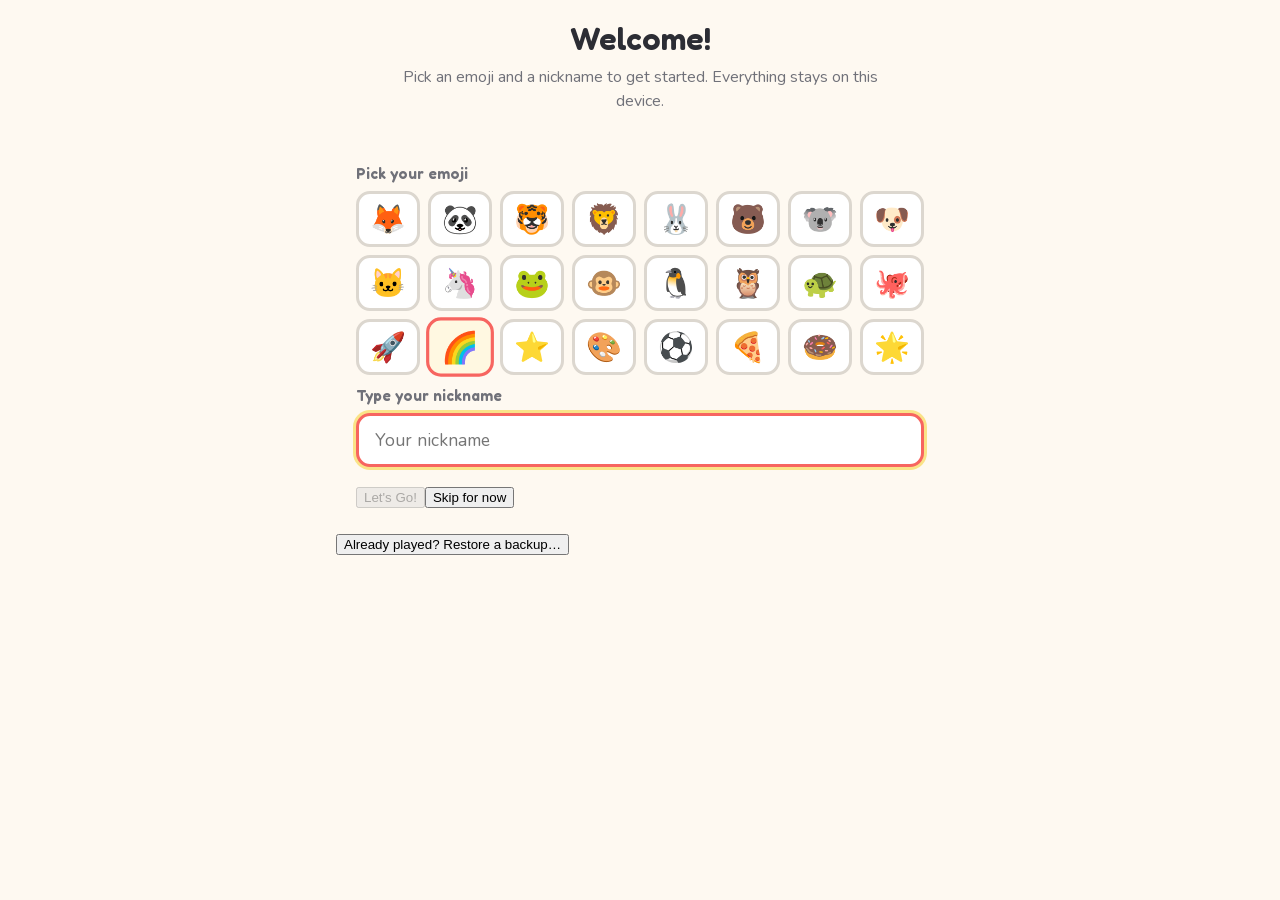
==== commit 1ad88fdc: "Update learning games and simplify automatic save and restore" ====
--- a/index.html
+++ b/index.html
@@ -9,7 +9,7 @@
   <!-- Self-hosted fonts (bundled, no network dependency). See shared/fonts/. -->
   <link rel="stylesheet" href="shared/styles/fonts.css" />
   <link rel="stylesheet" href="shared/styles/tokens.css" />
-  <link rel="stylesheet" href="shared/styles/components.css" />
+  <link rel="stylesheet" href="shared/styles/components.css?v=20261029-auto-restore" />
 </head>
 <body>
   <!-- Pip the Fox symbol library (inlined so <use href="#pip-..."> works on file://) -->
@@ -50,12 +50,12 @@
             allow="autoplay; fullscreen"></iframe>
   </section>
 
-  <script src="shared/scripts/util.js"></script>
-  <script src="shared/scripts/progress.js"></script>
-  <script src="shared/scripts/celebrate.js"></script>
-  <script src="shared/scripts/chrome.js"></script>
-  <script src="shared/scripts/profile-ui.js"></script>
-  <script src="shared/scripts/backup.js"></script>
-  <script src="shared/scripts/hub.js"></script>
+  <script src="shared/scripts/util.js?v=20261011-save-recovery"></script>
+  <script src="shared/scripts/progress.js?v=20261011-save-recovery"></script>
+  <script src="shared/scripts/celebrate.js?v=20261011-save-recovery"></script>
+  <script src="shared/scripts/chrome.js?v=20261011-save-recovery"></script>
+  <script src="shared/scripts/profile-ui.js?v=20261029-auto-restore"></script>
+  <script src="shared/scripts/backup.js?v=20261029-auto-restore"></script>
+  <script src="shared/scripts/hub.js?v=20261029-auto-restore"></script>
 </body>
 </html>
--- a/shared/styles/components.css
+++ b/shared/styles/components.css
@@ -1006,6 +1006,9 @@
   position: fixed;
   top: 14px;
   right: 16px;
+  max-width: min(420px, calc(100vw - 32px));
+  white-space: normal;
+  overflow-wrap: anywhere;
   background: #28a745;
   color: #fff;
   padding: 6px 12px;
@@ -1019,6 +1022,21 @@
   transition: opacity 0.18s ease, transform 0.25s cubic-bezier(0.34,1.56,0.64,1);
   z-index: 9999;
 }
+.chrome__saved--saving { background: #375b82; }
+.chrome__saved--error { background: #a33224; border-radius: 14px; }
+.chrome__saved--error.chrome__saved--show { pointer-events: auto; }
+.chrome__recovery-actions { display: flex; flex-wrap: wrap; gap: 8px; margin-top: 10px; }
+.chrome__recovery-actions button { min-height: 44px; padding: 8px 12px; border: 1px solid currentColor; border-radius: 10px; background: #fff; color: #7e281d; font: inherit; font-weight: 700; cursor: pointer; }
+.chrome__recovery-actions button:focus-visible { outline: 3px solid #ffe68c; outline-offset: 3px; }
+.parent-backup__preview { margin-top: 20px; padding: 18px; border: 2px solid var(--kls-color-primary, #375b82); border-radius: 16px; }
+.parent-backup__preview[hidden] { display: none; }
+.parent-backup__preview label { display: block; margin-top: 12px; font-weight: 700; }
+.parent-backup__preview input { font: inherit; max-width: 100%; padding: 10px; margin: 8px 0; }
+.parent-backup__error { color: #a33224; font-weight: 650; }
+.parent-page .btn { min-height: 44px; padding: 10px 16px; border: 1px solid var(--kls-border); border-radius: 12px; background: var(--kls-surface-1); color: inherit; font: inherit; cursor: pointer; }
+.parent-page .btn-primary { background: var(--kls-primary); color: #fff; }
+.parent-page .btn:disabled { opacity: .55; cursor: default; }
+.parent-page .btn:focus-visible { outline: 3px solid var(--kls-primary); outline-offset: 3px; }
 .chrome__saved--show {
   opacity: 1;
   transform: translateY(0) scale(1);
@@ -1234,6 +1252,9 @@
 /* Quiet Backup — parent-page status card + restore timeline */
 .parent-backup__status { font-weight: var(--kls-fw-semibold); color: var(--kls-ink); }
 .parent-backup__timeline { margin-top: var(--kls-space-3); }
+.parent-backup .btn-row { display: flex; flex-wrap: wrap; gap: var(--kls-space-2); margin-top: var(--kls-space-2); }
+.parent-backup__preview { overflow-wrap: anywhere; }
+.parent-backup__tip > .timeline__moment:first-of-type { margin-top: var(--kls-space-2); }
 .parent-backup__folder { margin-top: var(--kls-space-3); }
 .parent-backup__links { margin-top: var(--kls-space-3); font-size: var(--kls-fs-sm); }
 .parent-backup__link { color: var(--kls-primary); text-decoration: underline; cursor: pointer; }
@@ -1249,6 +1270,9 @@
 .timeline__moment-main { display: flex; flex-direction: column; gap: 2px; min-width: 0; }
 .timeline__time { font-weight: var(--kls-fw-semibold); color: var(--kls-ink); }
 .timeline__who { font-size: var(--kls-fs-sm); color: var(--kls-muted); }
+.parent-backup__tip { margin-top: var(--kls-space-2); }
+.parent-backup__tip summary { cursor: pointer; color: var(--kls-primary); font-size: var(--kls-fs-sm); }
+.parent-backup__tip summary:focus-visible { outline: none; box-shadow: var(--kls-shadow-focus); border-radius: var(--kls-radius-md); }
 
 .btn-tiny {
   padding: 4px 10px;
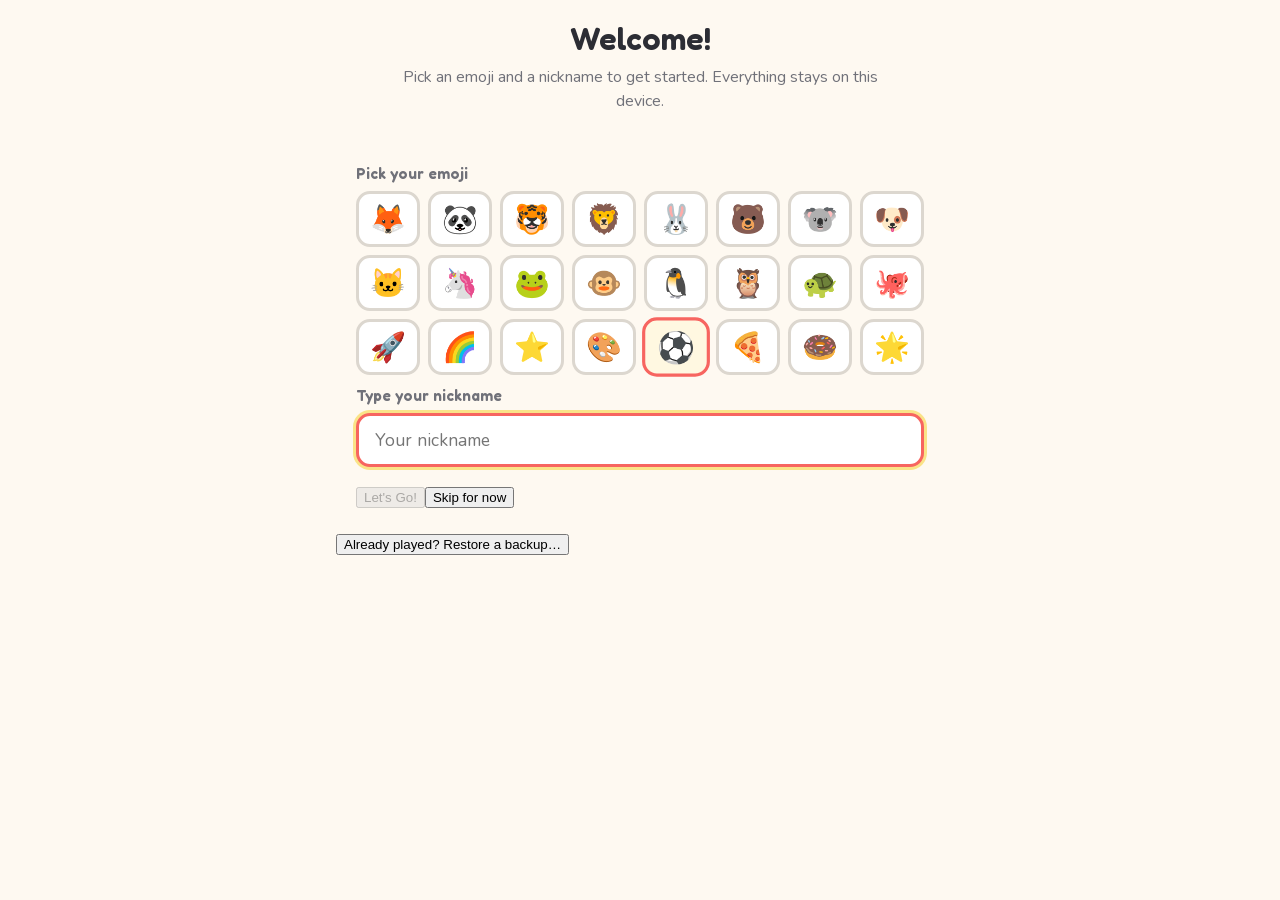
==== commit e72f6d1c: "Add Logic Detectives and expand division learning lessons" ====
--- a/index.html
+++ b/index.html
@@ -56,6 +56,6 @@
   <script src="shared/scripts/chrome.js?v=20261011-save-recovery"></script>
   <script src="shared/scripts/profile-ui.js?v=20261029-auto-restore"></script>
   <script src="shared/scripts/backup.js?v=20261029-auto-restore"></script>
-  <script src="shared/scripts/hub.js?v=20261029-auto-restore"></script>
+  <script src="shared/scripts/hub.js?v=20261102-row-pattern-r1"></script>
 </body>
 </html>
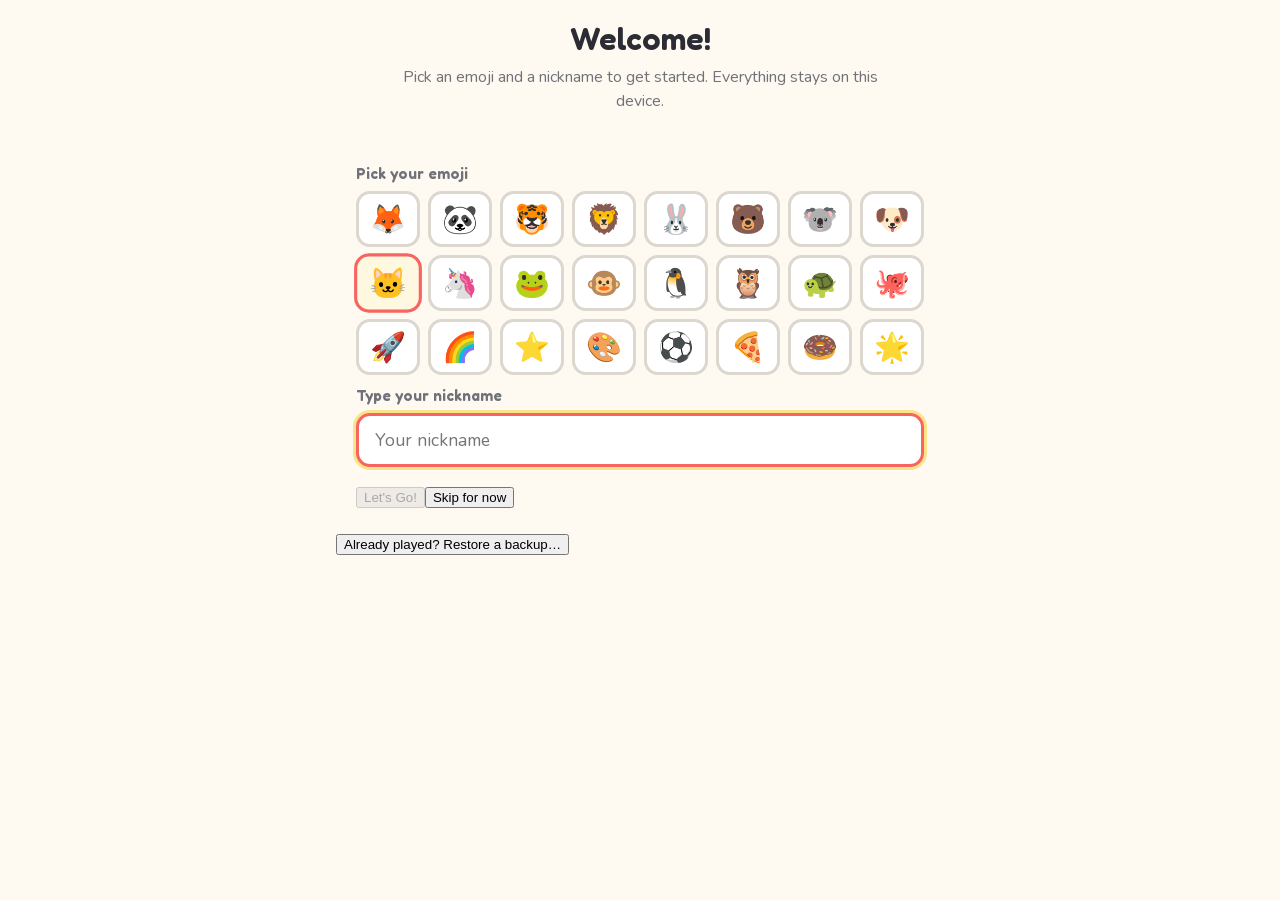
==== commit b2f6e56e: "Update hub dashboard, navigation, Logic Detectives, and Windows launcher" ====
--- a/index.html
+++ b/index.html
@@ -4,12 +4,12 @@
   <meta charset="utf-8" />
   <meta name="viewport" content="width=device-width, initial-scale=1" />
   <title>Kids Learning Space</title>
-  <meta name="description" content="A friendly hub of four math learning games for kids — word problems, multiplication & division, fractions, and long division. No build, no signup, works in any modern browser.">
+  <meta name="description" content="A friendly hub of five math learning games for kids — logic, word problems, multiplication & division, fractions, and long division. No build, no signup, works in any modern browser.">
   <meta name="theme-color" content="#FF6B6B">
   <!-- Self-hosted fonts (bundled, no network dependency). See shared/fonts/. -->
   <link rel="stylesheet" href="shared/styles/fonts.css" />
   <link rel="stylesheet" href="shared/styles/tokens.css" />
-  <link rel="stylesheet" href="shared/styles/components.css?v=20261029-auto-restore" />
+  <link rel="stylesheet" href="shared/styles/components.css?v=20261103-hub-spotlight-r1" />
 </head>
 <body>
   <!-- Pip the Fox symbol library (inlined so <use href="#pip-..."> works on file://) -->
@@ -53,9 +53,9 @@
   <script src="shared/scripts/util.js?v=20261011-save-recovery"></script>
   <script src="shared/scripts/progress.js?v=20261011-save-recovery"></script>
   <script src="shared/scripts/celebrate.js?v=20261011-save-recovery"></script>
-  <script src="shared/scripts/chrome.js?v=20261011-save-recovery"></script>
+  <script src="shared/scripts/chrome.js?v=20261107-browser-history-r1"></script>
   <script src="shared/scripts/profile-ui.js?v=20261029-auto-restore"></script>
   <script src="shared/scripts/backup.js?v=20261029-auto-restore"></script>
-  <script src="shared/scripts/hub.js?v=20261102-row-pattern-r1"></script>
+  <script src="shared/scripts/hub.js?v=20261109-g3-concepts-r1"></script>
 </body>
 </html>
--- a/shared/styles/components.css
+++ b/shared/styles/components.css
@@ -504,11 +504,11 @@
   display: block;
 }
 
-/* ===== Hub landing ===== */
+/* ===== Hub landing: continue spotlight + game shelf ===== */
 .hub {
-  max-width: 1100px;
+  max-width: 1140px;
   margin: 0 auto;
-  padding: var(--kls-space-8) var(--kls-space-5) var(--kls-space-10);
+  padding: var(--kls-space-6) var(--kls-space-5) var(--kls-space-10);
 }
 .hub__header {
   text-align: center;
@@ -538,61 +538,47 @@
 }
 .hub__profile-name { font-weight: var(--kls-fw-semibold); }
 
-/* Legacy single-grid rule — superseded by the two-tier layout below. Kept
-   for any consumer still referencing the bare `.hub__tiles` class. */
+/* Generic tile grid remains available to the design-system page. */
 .hub__tiles {
   display: grid;
   grid-template-columns: repeat(auto-fit, minmax(280px, 1fr));
   gap: var(--kls-space-5);
 }
 
-/* ===== Two-tier hub: Continue + Library (Solution 4) =====
-   - Top section: 1–2 large "Continue where you left off" tiles (full .tile).
-   - Bottom section: compact .tile--mini grid of every game, scales to 10+. */
-
-.hub__section {
-  margin-bottom: var(--kls-space-7);
-}
-.hub__section[hidden] { display: none; }
-
 .hub__section-title {
   font-family: var(--kls-font-display);
-  font-size: var(--kls-fs-lg);
-  color: var(--kls-muted);
-  font-weight: var(--kls-fw-semibold);
-  letter-spacing: 0.01em;
+  font-size: var(--kls-fs-xl);
+  color: var(--kls-ink);
+  font-weight: var(--kls-fw-semibold);
   margin: 0 0 var(--kls-space-4);
 }
-
-.hub__continue-grid {
-  display: grid;
-  grid-template-columns: repeat(auto-fit, minmax(280px, 1fr));
-  gap: var(--kls-space-5);
-}
-
 .hub__library-grid {
   display: grid;
-  /* Solution 8: tighter min so 5–8 tiles fit per row on a typical laptop. */
-  grid-template-columns: repeat(auto-fit, minmax(160px, 1fr));
+  grid-template-columns: 1fr;
+  gap: var(--kls-space-5);
+}
+
+/* Keep the mascot's small size after the base rule so no later cascade can
+   turn the compact header back into the old oversized hero. */
+.hub__mascot {
+  display: block;
+  width: 140px;
+  height: 140px;
+  margin: 0 auto var(--kls-space-3);
+}
+.hub__header--slim {
+  display: flex;
+  align-items: center;
+  flex-wrap: wrap;
+  gap: var(--kls-space-4) var(--kls-space-6);
+  margin-bottom: var(--kls-space-6);
+  text-align: left;
+}
+.hub__brand {
+  display: flex;
+  align-items: center;
   gap: var(--kls-space-3);
-}
-
-/* ===== Slim header (Solution 1) =====
-   Mascot + title + profile pill on a single row, ~80 px tall instead of
-   ~400 px. Reclaims the vertical space the hero chrome used to eat. */
-.hub__header--slim {
-  display: flex;
-  align-items: center;
-  gap: var(--kls-space-4);
-  margin-bottom: var(--kls-space-3);
-  padding: var(--kls-space-3) 0;
-  text-align: left;
-}
-.hub__brand {
-  display: flex;
-  align-items: center;
-  gap: var(--kls-space-3);
-  flex: 1;
+  flex: 1 1 280px;
   min-width: 0;
 }
 .hub__brand-text { min-width: 0; }
@@ -605,129 +591,174 @@
 .hub__title--slim {
   font-size: var(--kls-fs-xl);
   margin: 0;
-  line-height: 1.05;
-  white-space: nowrap;
-  overflow: hidden;
-  text-overflow: ellipsis;
+  line-height: var(--kls-lh-tight);
+  overflow-wrap: anywhere;
 }
 .hub__subtitle--slim {
   font-size: var(--kls-fs-sm);
   margin: 2px 0 0;
   color: var(--kls-muted);
-  white-space: nowrap;
-  overflow: hidden;
-  text-overflow: ellipsis;
-}
-
-/* ===== Continue strip (Solution 3) =====
-   Replaces the big Continue cards with a horizontal row of compact pill
-   "avatars" — emoji circle + name + saved-state indicator. */
-.hub__section--strip {
-  margin-bottom: var(--kls-space-4);
-}
-.hub__section-title--inline {
-  font-size: var(--kls-fs-sm);
-  margin: 0 0 var(--kls-space-2);
-  text-transform: uppercase;
-  letter-spacing: 0.06em;
-}
-.hub__continue-strip {
-  display: flex;
-  flex-wrap: wrap;
-  gap: var(--kls-space-3);
-}
-.continue-avatar {
-  display: inline-flex;
-  align-items: center;
-  gap: 10px;
-  padding: 5px 14px 5px 5px;
+  overflow-wrap: anywhere;
+}
+.hub__profile-pill {
+  display: inline-flex;
+  align-items: center;
+  gap: var(--kls-space-2);
+  max-width: 360px;
+  min-width: 0;
+  min-height: var(--kls-tap-min);
+  margin: 0;
+  padding: var(--kls-space-2) var(--kls-space-4);
+  background: var(--kls-surface-elev);
+  border: 2px solid var(--kls-border);
   border-radius: var(--kls-radius-pill);
-  background: var(--kls-surface-elev);
-  border: 2px solid transparent;
+  cursor: pointer;
+  font: inherit;
+  color: var(--kls-ink);
   box-shadow: var(--kls-shadow-1);
-  text-decoration: none;
-  color: inherit;
-  transition: transform var(--kls-dur-base) var(--kls-ease-spring),
-              box-shadow var(--kls-dur-base) var(--kls-ease-out);
-}
-.continue-avatar:hover {
-  transform: translateY(-2px);
+  text-align: left;
+  transition: transform var(--kls-dur-quick) var(--kls-ease-out),
+              box-shadow var(--kls-dur-quick) var(--kls-ease-out);
+}
+.hub__profile-pill:hover {
+  transform: translateY(-1px);
   box-shadow: var(--kls-shadow-2);
 }
-.continue-avatar:focus-visible {
+.hub__profile-pill:active { transform: translateY(1px); }
+.hub__profile-pill:focus-visible {
   outline: none;
   border-color: var(--kls-accent);
   box-shadow: var(--kls-shadow-focus);
 }
-.continue-avatar__emoji {
-  width: 38px;
-  height: 38px;
+.hub__profile-pill .hub__profile-avatar { font-size: 1.4rem; flex-shrink: 0; }
+.hub__profile-pill .hub__profile-name {
+  min-width: 0;
+  font-weight: var(--kls-fw-semibold);
+  overflow-wrap: anywhere;
+}
+.hub__profile-pill .hub__profile-hint {
+  flex-shrink: 0;
+  font-size: var(--kls-fs-xs);
+  color: var(--kls-muted);
+  margin-left: var(--kls-space-1);
+}
+
+/* Both the spotlight and library cards are single links. Their action
+   labels look like buttons without introducing nested controls. */
+.hub__spotlight { margin-bottom: var(--kls-space-7); }
+.hub-spotlight {
+  display: grid;
+  grid-template-columns: auto minmax(0, 1fr) auto;
+  align-items: center;
+  gap: var(--kls-space-6);
+  padding: var(--kls-space-7);
+  border-color: var(--kls-primary-soft);
+  background: linear-gradient(115deg, var(--kls-accent-soft), var(--kls-surface-elev) 70%);
+}
+.hub-spotlight__emoji,
+.hub-game__emoji {
   display: grid;
   place-items: center;
-  border-radius: 50%;
+  flex-shrink: 0;
+  border-radius: var(--kls-radius-lg);
   background: linear-gradient(135deg,
-              oklch(0.94 0.07 70 / 0.85),
-              oklch(0.92 0.08 30 / 0.75));
-  font-size: 1.4rem;
+              var(--kls-accent-soft), var(--kls-primary-soft));
   line-height: 1;
-  flex-shrink: 0;
-}
-.continue-avatar__name {
+}
+.hub-spotlight__emoji {
+  width: 96px;
+  height: 96px;
+  font-size: 3.25rem;
+}
+.hub-spotlight__body { min-width: 0; }
+.hub-spotlight__eyebrow {
+  margin: 0 0 var(--kls-space-2);
+  color: var(--kls-ink-soft);
+  font-size: var(--kls-fs-base);
+  font-weight: var(--kls-fw-bold);
+}
+.hub-spotlight__title,
+.hub-game__title {
   font-family: var(--kls-font-display);
+  color: var(--kls-primary);
+  white-space: normal;
+  overflow-wrap: anywhere;
+}
+.hub-spotlight__title {
+  margin: 0 0 var(--kls-space-3);
+  font-size: var(--kls-fs-2xl);
+}
+.hub-game {
+  display: flex;
+  flex-direction: column;
+  min-width: 0;
+  min-height: 216px;
+  gap: var(--kls-space-6);
+  padding: var(--kls-space-5);
+}
+.hub-game__heading {
+  display: flex;
+  align-items: center;
+  min-width: 0;
+  gap: var(--kls-space-4);
+}
+.hub-game__emoji {
+  width: 60px;
+  height: 60px;
+  font-size: 2.25rem;
+}
+.hub-game__title {
+  min-width: 0;
+  margin: 0;
+  font-size: var(--kls-fs-xl);
+}
+.hub-game__footer {
+  display: flex;
+  flex-wrap: wrap;
+  align-items: flex-end;
+  gap: var(--kls-space-4);
+  margin-top: auto;
+  padding-top: var(--kls-space-4);
+  border-top: 1px solid var(--kls-border);
+}
+.hub-game__rewards {
+  display: flex;
+  flex-wrap: wrap;
+  align-items: center;
+  gap: var(--kls-space-2);
+  min-width: 0;
+}
+.hub-game__footer .hub-game__rewards { flex: 1 1 120px; }
+.hub-game__rewards .tile__badge {
+  max-width: 100%;
+  padding: 5px 10px;
   font-size: var(--kls-fs-sm);
-  font-weight: var(--kls-fw-semibold);
-  color: var(--kls-primary);
-  white-space: nowrap;
-}
-.continue-avatar__pill {
-  color: var(--kls-accent);
-  font-weight: 700;
-  font-size: 0.85em;
-}
-.continue-avatar__stars {
-  font-size: var(--kls-fs-xs);
+  overflow-wrap: anywhere;
+}
+.hub-game__status {
   color: var(--kls-muted);
-}
-.continue-avatar--saved {
-  border-color: oklch(0.93 0.06 195 / 0.6);
-}
-
-/* ===== Tighter mini tile (Solution 8) =====
-   Reduce padding, emoji, and title size so more games fit per row. */
-.tile--mini {
-  padding: 10px 12px;
-}
-.tile-mini__emoji {
-  width: 40px;
-  height: 40px;
-  font-size: 1.4rem;
+  font-size: var(--kls-fs-sm);
+}
+.hub-game__action {
+  display: inline-flex;
+  align-items: center;
+  justify-content: center;
+  min-height: var(--kls-tap-min);
+  padding: var(--kls-space-2) var(--kls-space-4);
   border-radius: var(--kls-radius-md);
-}
-.tile-mini__title {
-  font-size: var(--kls-fs-sm);
-  margin-bottom: 2px;
-}
-.tile-mini__row {
-  gap: 10px;
-}
-
-/* ===== Solution 1: inline ▶ resume cue on tiles with saved state =====
-   Replaces the standalone "Continue" section. A small accent triangle
-   pins to the top-right corner of the tile so the kid sees at a glance
-   which games have something waiting. */
-.tile--mini { position: relative; }
-.tile--resumable::after {
-  content: "▶";
-  position: absolute;
-  top: 6px;
-  right: 8px;
-  font-size: 0.75rem;
-  color: var(--kls-accent);
-  background: var(--kls-accent-soft, oklch(0.93 0.06 195));
-  padding: 1px 6px;
-  border-radius: 999px;
-  font-weight: 700;
-  line-height: 1.2;
+  background: var(--kls-primary-soft);
+  color: var(--kls-ink);
+  font-family: var(--kls-font-display);
+  font-size: var(--kls-fs-base);
+  font-weight: var(--kls-fw-semibold);
+  line-height: var(--kls-lh-tight);
+}
+.hub-game__footer .hub-game__action { margin-left: auto; }
+.hub-spotlight__action {
+  min-width: 148px;
+  min-height: 52px;
+  background: #b93b3e;
+  color: #fff;
 }
 
 /* ===== Account-actions row (Quiet Backup) =====
@@ -735,10 +766,17 @@
    grown-ups Parent page (which hosts the restore timeline). */
 .hub__quick-row {
   display: flex;
-  justify-content: flex-end;
-  margin-top: var(--kls-space-4);
-}
+  flex-wrap: wrap;
+  align-items: center;
+  justify-content: space-between;
+  gap: var(--kls-space-2) var(--kls-space-5);
+  margin-top: var(--kls-space-6);
+}
+.hub__quick-row .parent-page__note { margin: 0; font-size: var(--kls-fs-sm); }
 .hub__parent-link {
+  display: inline-flex;
+  align-items: center;
+  min-height: var(--kls-tap-min);
   font-size: var(--kls-fs-sm);
   color: var(--kls-muted);
   text-decoration: none;
@@ -750,94 +788,43 @@
   border-radius: var(--kls-radius-md);
 }
 
-/* Narrow screens — let the slim header stack so the title doesn't get
-   crushed against the profile pill. */
-@media (max-width: 540px) {
+@media (min-width: 640px) {
+  .hub__library-grid { grid-template-columns: repeat(2, minmax(0, 1fr)); }
+}
+@media (min-width: 1000px) {
+  .hub__library-grid { grid-template-columns: repeat(3, minmax(0, 1fr)); }
+}
+@media (max-width: 639px) {
   .hub__header--slim {
     flex-direction: column;
     align-items: stretch;
-    gap: var(--kls-space-2);
+    gap: var(--kls-space-4);
   }
-  .hub__title--slim,
-  .hub__subtitle--slim { white-space: normal; }
-  .hub__brand { justify-content: center; text-align: center; }
-}
-
-/* Compact tile — used in the All-games library. Single-row layout: emoji
-   square on the left, title + tag/badges stacked on the right. Drops the
-   subtitle and last-played line so the hub stays scannable at 10+ games. */
-.tile--mini {
-  padding: var(--kls-space-3) var(--kls-space-4);
-}
-.tile--mini .tile__illo { display: none; }
-.tile-mini__row {
-  display: grid;
-  grid-template-columns: auto minmax(0, 1fr);
-  gap: var(--kls-space-3);
-  align-items: center;
-}
-.tile-mini__emoji {
-  width: 52px;
-  height: 52px;
-  border-radius: var(--kls-radius-lg);
-  background: linear-gradient(135deg,
-              oklch(0.94 0.07 70 / 0.85),
-              oklch(0.92 0.08 30 / 0.75));
-  display: grid;
-  place-items: center;
-  font-size: 1.9rem;
-  line-height: 1;
-  flex-shrink: 0;
-}
-.tile-mini__body {
-  min-width: 0;
-}
-.tile-mini__title {
-  font-family: var(--kls-font-display);
-  font-size: var(--kls-fs-md);
-  margin: 0 0 4px;
-  color: var(--kls-primary);
-  white-space: nowrap;
-  overflow: hidden;
-  text-overflow: ellipsis;
-}
-.tile-mini__meta {
-  display: flex;
-  flex-wrap: wrap;
-  align-items: center;
-  gap: 4px 8px;
-  font-size: var(--kls-fs-xs);
-}
-.tile-mini__meta .tile__tag {
-  margin-bottom: 0;
-  font-size: 10px;
-  padding: 1px 8px;
-}
-.tile-mini__meta .tile__badge {
-  font-size: 11px;
-  padding: 1px 7px;
-}
-
-.hub__mascot {
-  display: block;
-  width: 140px;
-  height: 140px;
-  margin: 0 auto var(--kls-space-3);
-}
-
+  .hub__brand { flex-basis: auto; }
+  .hub__profile-pill { align-self: flex-start; max-width: 100%; }
+  .hub-spotlight {
+    grid-template-columns: auto minmax(0, 1fr);
+    gap: var(--kls-space-4);
+    padding: var(--kls-space-5);
+  }
+  .hub-spotlight__emoji { width: 60px; height: 60px; font-size: 2.25rem; }
+  .hub-spotlight__eyebrow { font-size: var(--kls-fs-sm); }
+  .hub-spotlight__title { font-size: var(--kls-fs-xl); }
+  .hub-spotlight__action { grid-column: 1 / -1; }
+}
 .hub__filter {
   display: flex;
   flex-wrap: wrap;
   gap: var(--kls-space-2);
-  margin-bottom: var(--kls-space-6);
-  justify-content: center;
+  margin-bottom: var(--kls-space-5);
+  justify-content: flex-start;
 }
 .hub__filter-chip {
   font-family: var(--kls-font-display);
   font-size: var(--kls-fs-sm);
   font-weight: var(--kls-fw-semibold);
   padding: var(--kls-space-2) var(--kls-space-4);
-  min-height: 40px;
+  min-height: var(--kls-tap-min);
   background: var(--kls-surface-1);
   border: 2px solid var(--kls-border);
   border-radius: var(--kls-radius-pill);
@@ -863,6 +850,16 @@
   box-shadow: var(--kls-shadow-focus);
 }
 
+@media (prefers-reduced-motion: reduce) {
+  .hub-game:hover,
+  .hub-game:active,
+  .hub-spotlight:hover,
+  .hub-spotlight:active,
+  .hub__profile-pill:hover,
+  .hub__profile-pill:active,
+  .hub__filter-chip:hover { transform: none; }
+}
+
 .hub__empty {
   grid-column: 1 / -1;
   text-align: center;
@@ -909,38 +906,7 @@
   .hub__tiles { grid-template-columns: 1fr; }
   .chrome { gap: var(--kls-space-2); padding: 0 var(--kls-space-3); }
   .chrome__profile { display: none; }
-  .hub__mascot { width: 100px; height: 100px; }
-}
-
-/* ============================================================
-   Profile pill on the hub header (clickable; opens picker)
-   ============================================================ */
-.hub__profile-pill {
-  display: inline-flex;
-  align-items: center;
-  gap: var(--kls-space-2);
-  margin-top: var(--kls-space-3);
-  padding: var(--kls-space-2) var(--kls-space-4);
-  background: #fff;
-  border: 2px solid var(--kls-border);
-  border-radius: 999px;
-  cursor: pointer;
-  font: inherit;
-  box-shadow: var(--kls-shadow-sm);
-  transition: transform 0.12s ease, box-shadow 0.12s ease;
-}
-.hub__profile-pill:hover  { transform: translateY(-1px); box-shadow: var(--kls-shadow-md); }
-.hub__profile-pill:active { transform: translateY(1px); }
-.hub__profile-pill .hub__profile-avatar { font-size: 1.4rem; }
-.hub__profile-pill .hub__profile-name   { font-weight: var(--kls-fw-semibold); }
-.hub__profile-pill .hub__profile-hint   { font-size: 0.85rem; color: var(--kls-muted); margin-left: var(--kls-space-1); }
-
-.hub__parent-link {
-  text-align: center;
-  margin-top: var(--kls-space-6);
-  font-size: 0.9rem;
-}
-.hub__parent-link a { color: var(--kls-muted); text-decoration: underline; }
+}
 
 /* ============================================================
    Chrome bar: Save button (saves, stays in game) + saved pill.
